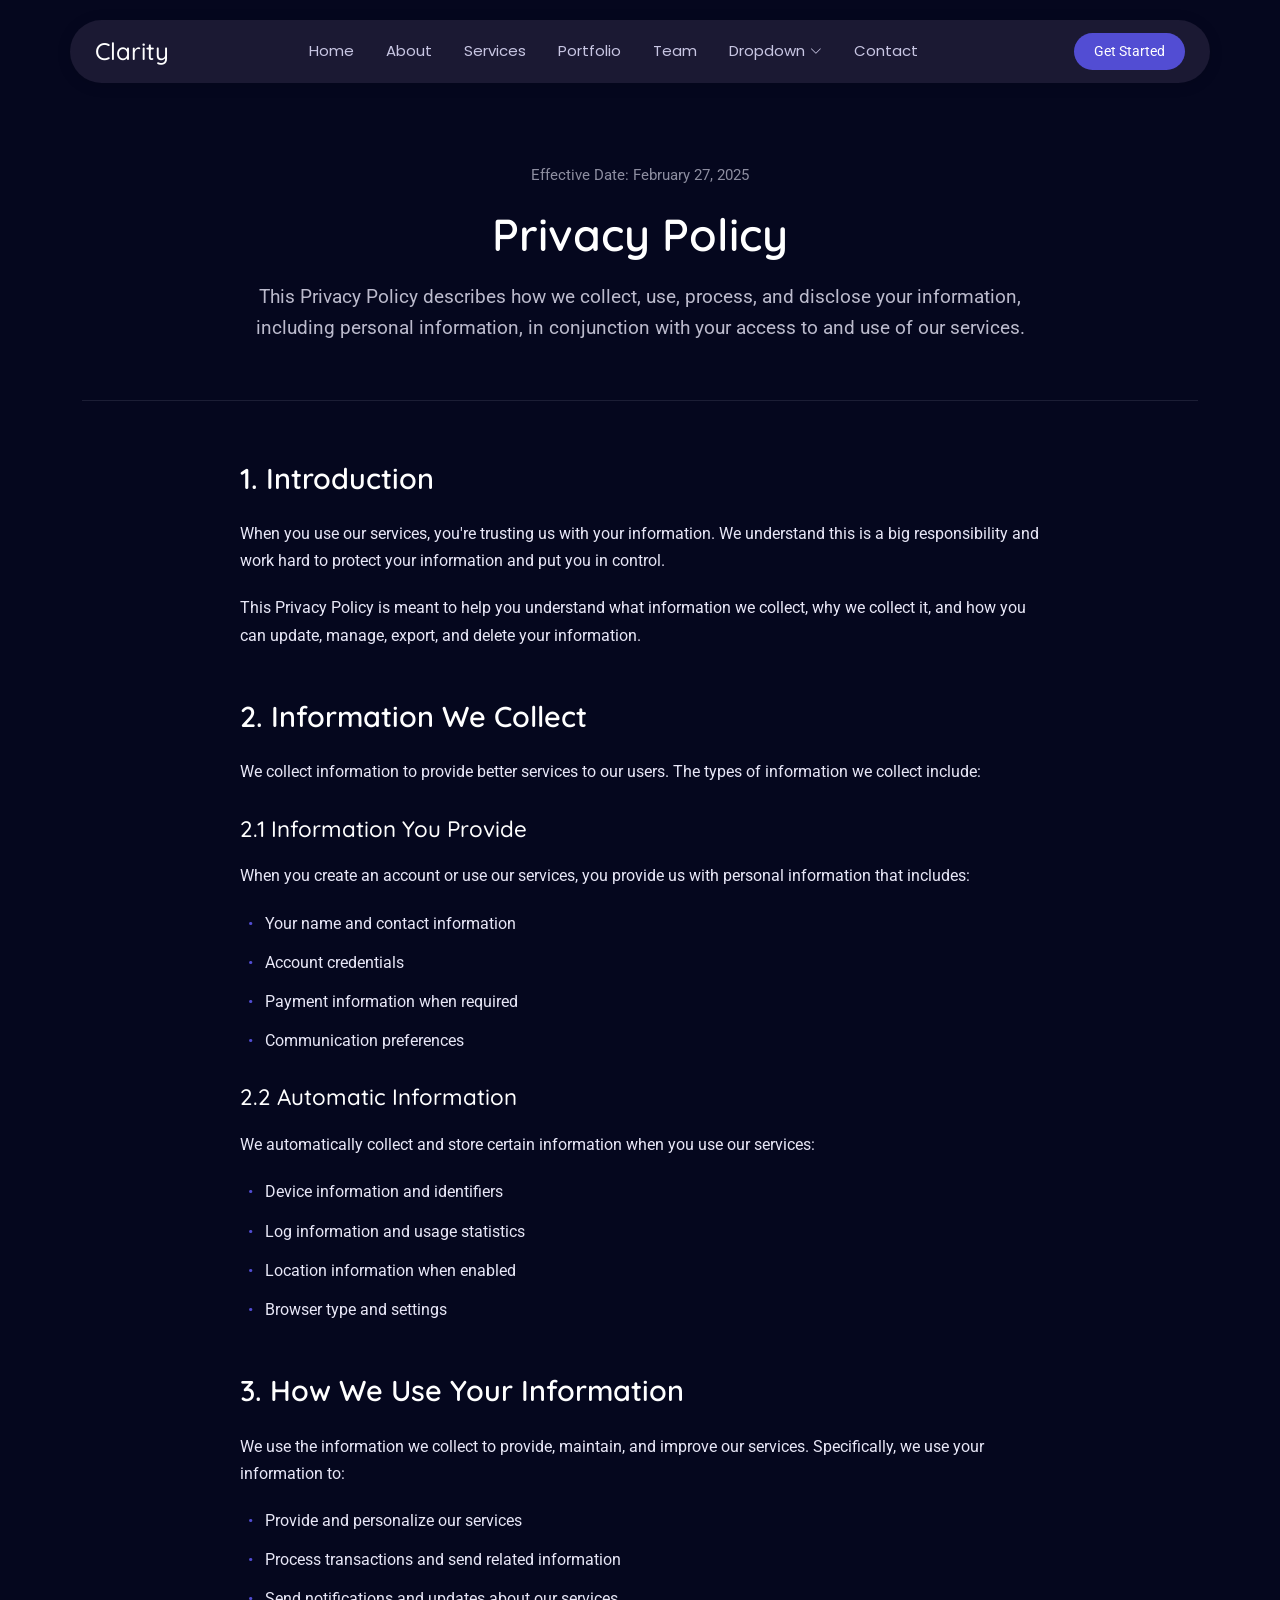
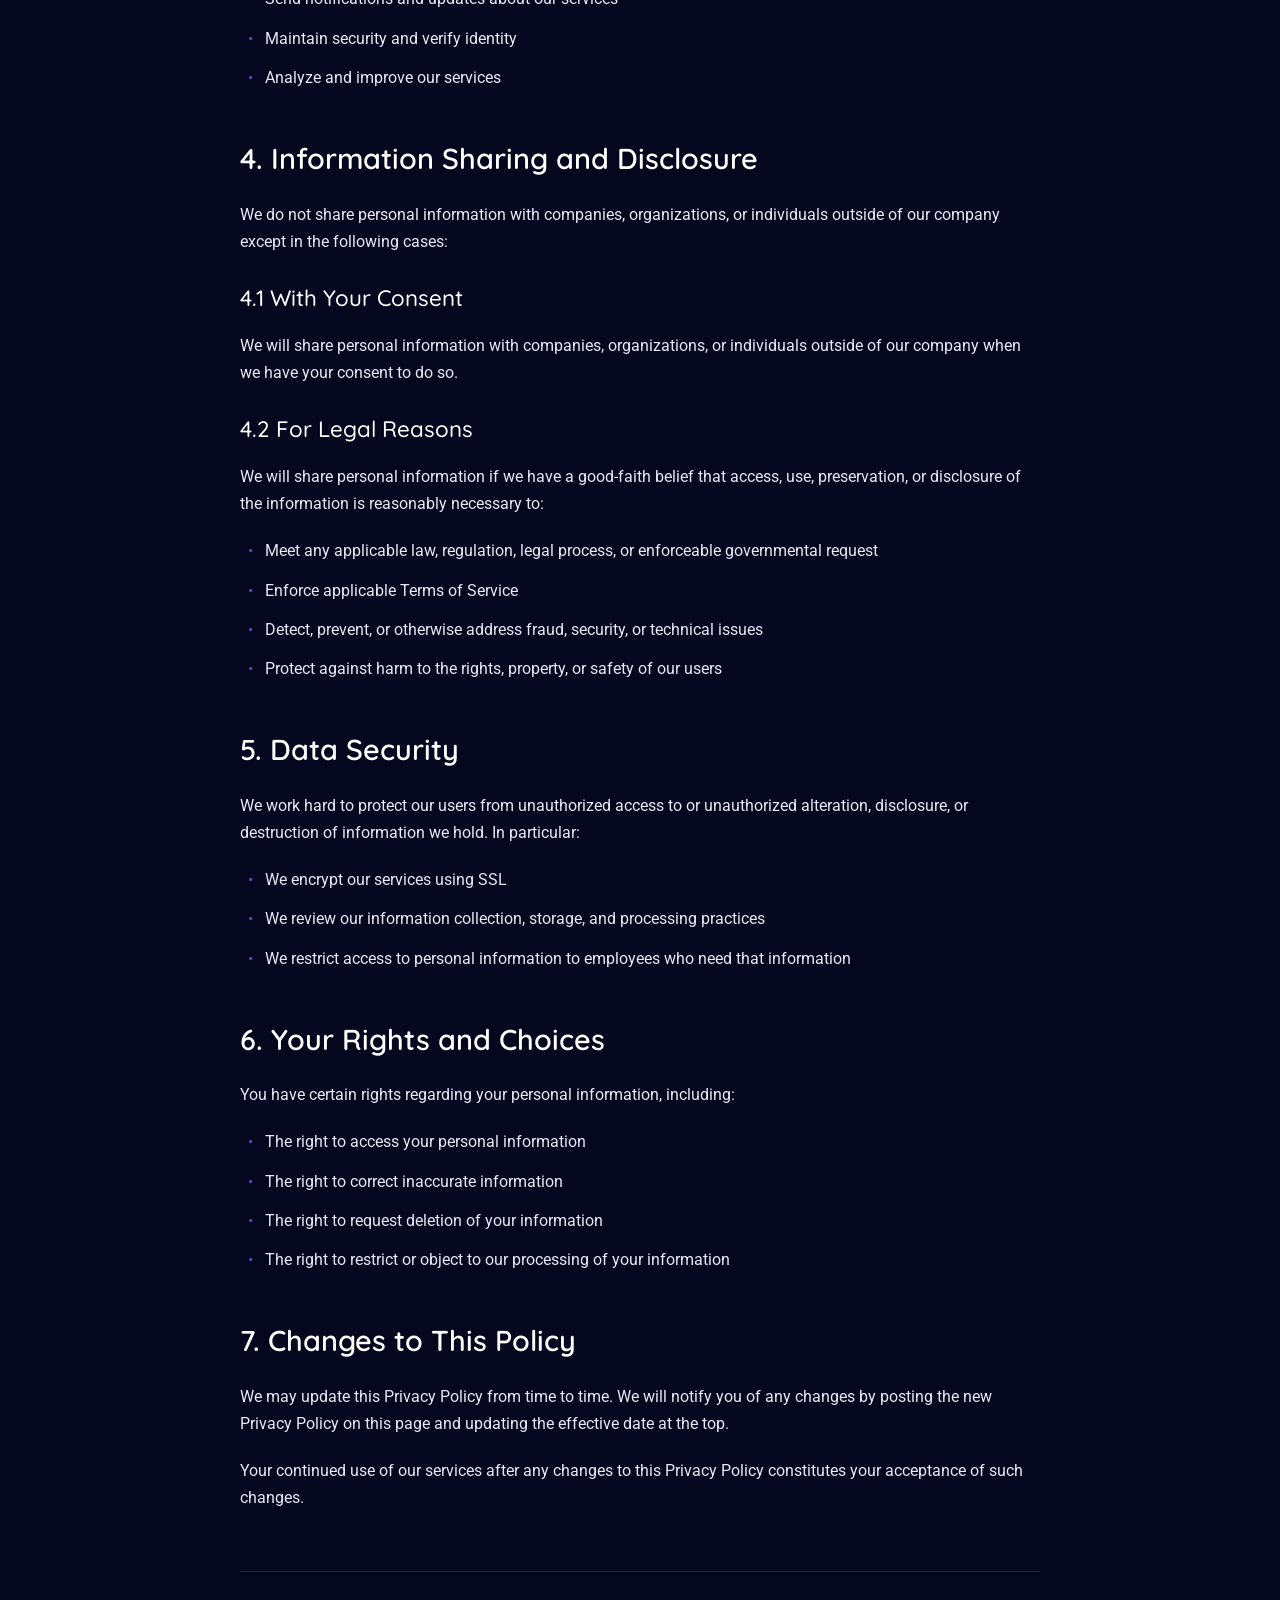
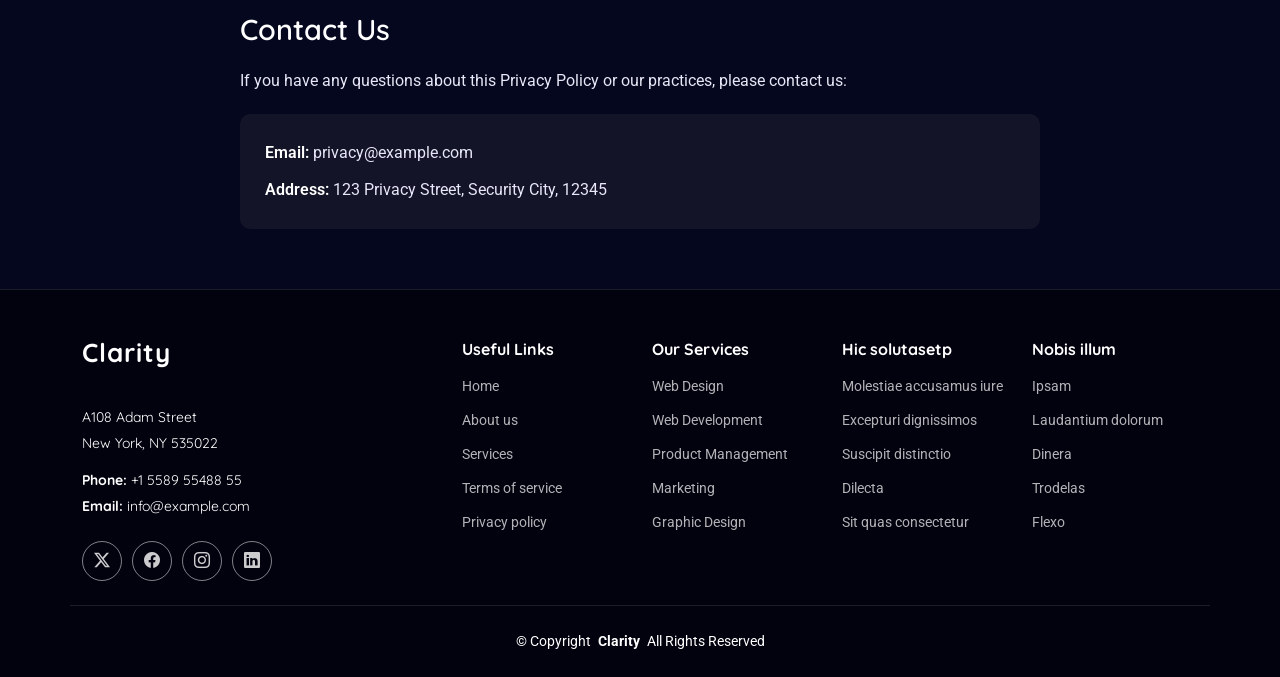
==== privacy.html @ bf984e32 "first commit" ====
<!DOCTYPE html>
<html lang="en">

<head>
  <meta charset="utf-8">
  <meta content="width=device-width, initial-scale=1.0" name="viewport">
  <title>Privacy - Clarity Bootstrap Template</title>
  <meta name="description" content="">
  <meta name="keywords" content="">

  <!-- Favicons -->
  <link href="assets/img/favicon.png" rel="icon">
  <link href="assets/img/apple-touch-icon.png" rel="apple-touch-icon">

  <!-- Fonts -->
  <link href="https://fonts.googleapis.com" rel="preconnect">
  <link href="https://fonts.gstatic.com" rel="preconnect" crossorigin>
  <link href="https://fonts.googleapis.com/css2?family=Roboto:ital,wght@0,100;0,300;0,400;0,500;0,700;0,900;1,100;1,300;1,400;1,500;1,700;1,900&family=Poppins:ital,wght@0,100;0,200;0,300;0,400;0,500;0,600;0,700;0,800;0,900;1,100;1,200;1,300;1,400;1,500;1,600;1,700;1,800;1,900&family=Quicksand:wght@300;400;500;600;700&display=swap" rel="stylesheet">

  <!-- Vendor CSS Files -->
  <link href="assets/vendor/bootstrap/css/bootstrap.min.css" rel="stylesheet">
  <link href="assets/vendor/bootstrap-icons/bootstrap-icons.css" rel="stylesheet">
  <link href="assets/vendor/aos/aos.css" rel="stylesheet">
  <link href="assets/vendor/swiper/swiper-bundle.min.css" rel="stylesheet">
  <link href="assets/vendor/glightbox/css/glightbox.min.css" rel="stylesheet">

  <!-- Main CSS File -->
  <link href="assets/css/main.css" rel="stylesheet">

  <!-- =======================================================
  * Template Name: Clarity
  * Template URL: https://bootstrapmade.com/clarity-bootstrap-agency-template/
  * Updated: Jun 13 2026 with Bootstrap v5.3.8
  * Author: BootstrapMade.com
  * License: https://bootstrapmade.com/license/
  ======================================================== -->
</head>

<body class="privacy-page">

  <header id="header" class="header d-flex align-items-center sticky-top">
    <div class="header-container container-fluid container-xl position-relative d-flex align-items-center justify-content-between">

      <a href="index.html" class="logo d-flex align-items-center me-auto me-xl-0">
        <!-- Uncomment the line below if you also wish to use an image logo -->
        <!-- <img src="assets/img/logo.webp" alt=""> -->
        <h1 class="sitename">Clarity</h1>
      </a>

      <nav id="navmenu" class="navmenu">
        <ul>
          <li><a href="#hero">Home</a></li>
          <li><a href="#about">About</a></li>
          <li><a href="#services">Services</a></li>
          <li><a href="#portfolio">Portfolio</a></li>
          <li><a href="#team">Team</a></li>
          <li class="dropdown"><a href="#"><span>Dropdown</span> <i class="bi bi-chevron-down toggle-dropdown"></i></a>
            <ul>
              <li><a href="#">Dropdown 1</a></li>
              <li class="dropdown"><a href="#"><span>Deep Dropdown</span> <i class="bi bi-chevron-down toggle-dropdown"></i></a>
                <ul>
                  <li><a href="#">Deep Dropdown 1</a></li>
                  <li><a href="#">Deep Dropdown 2</a></li>
                  <li><a href="#">Deep Dropdown 3</a></li>
                  <li><a href="#">Deep Dropdown 4</a></li>
                  <li><a href="#">Deep Dropdown 5</a></li>
                </ul>
              </li>
              <li><a href="#">Dropdown 2</a></li>
              <li><a href="#">Dropdown 3</a></li>
              <li><a href="#">Dropdown 4</a></li>
            </ul>
          </li>
          <li><a href="#contact">Contact</a></li>
        </ul>
        <i class="mobile-nav-toggle d-xl-none bi bi-list"></i>
      </nav>

      <a class="btn-getstarted" href="#about">Get Started</a>

    </div>
  </header>

  <main class="main">

    <!-- Privacy Section -->
    <section id="privacy" class="privacy section">

      <div class="container" data-aos="fade-up">
        <!-- Header -->
        <div class="privacy-header" data-aos="fade-up">
          <div class="header-content">
            <div class="last-updated">Effective Date: February 27, 2025</div>
            <h1>Privacy Policy</h1>
            <p class="intro-text">This Privacy Policy describes how we collect, use, process, and disclose your information, including personal information, in conjunction with your access to and use of our services.</p>
          </div>
        </div>

        <!-- Main Content -->
        <div class="privacy-content" data-aos="fade-up">
          <!-- Introduction -->
          <div class="content-section">
            <h2>1. Introduction</h2>
            <p>When you use our services, you're trusting us with your information. We understand this is a big responsibility and work hard to protect your information and put you in control.</p>
            <p>This Privacy Policy is meant to help you understand what information we collect, why we collect it, and how you can update, manage, export, and delete your information.</p>
          </div>

          <!-- Information Collection -->
          <div class="content-section">
            <h2>2. Information We Collect</h2>
            <p>We collect information to provide better services to our users. The types of information we collect include:</p>

            <h3>2.1 Information You Provide</h3>
            <p>When you create an account or use our services, you provide us with personal information that includes:</p>
            <ul>
              <li>Your name and contact information</li>
              <li>Account credentials</li>
              <li>Payment information when required</li>
              <li>Communication preferences</li>
            </ul>

            <h3>2.2 Automatic Information</h3>
            <p>We automatically collect and store certain information when you use our services:</p>
            <ul>
              <li>Device information and identifiers</li>
              <li>Log information and usage statistics</li>
              <li>Location information when enabled</li>
              <li>Browser type and settings</li>
            </ul>
          </div>

          <!-- Use of Information -->
          <div class="content-section">
            <h2>3. How We Use Your Information</h2>
            <p>We use the information we collect to provide, maintain, and improve our services. Specifically, we use your information to:</p>
            <ul>
              <li>Provide and personalize our services</li>
              <li>Process transactions and send related information</li>
              <li>Send notifications and updates about our services</li>
              <li>Maintain security and verify identity</li>
              <li>Analyze and improve our services</li>
            </ul>
          </div>

          <!-- Information Sharing -->
          <div class="content-section">
            <h2>4. Information Sharing and Disclosure</h2>
            <p>We do not share personal information with companies, organizations, or individuals outside of our company except in the following cases:</p>

            <h3>4.1 With Your Consent</h3>
            <p>We will share personal information with companies, organizations, or individuals outside of our company when we have your consent to do so.</p>

            <h3>4.2 For Legal Reasons</h3>
            <p>We will share personal information if we have a good-faith belief that access, use, preservation, or disclosure of the information is reasonably necessary to:</p>
            <ul>
              <li>Meet any applicable law, regulation, legal process, or enforceable governmental request</li>
              <li>Enforce applicable Terms of Service</li>
              <li>Detect, prevent, or otherwise address fraud, security, or technical issues</li>
              <li>Protect against harm to the rights, property, or safety of our users</li>
            </ul>
          </div>

          <!-- Data Security -->
          <div class="content-section">
            <h2>5. Data Security</h2>
            <p>We work hard to protect our users from unauthorized access to or unauthorized alteration, disclosure, or destruction of information we hold. In particular:</p>
            <ul>
              <li>We encrypt our services using SSL</li>
              <li>We review our information collection, storage, and processing practices</li>
              <li>We restrict access to personal information to employees who need that information</li>
            </ul>
          </div>

          <!-- Your Rights -->
          <div class="content-section">
            <h2>6. Your Rights and Choices</h2>
            <p>You have certain rights regarding your personal information, including:</p>
            <ul>
              <li>The right to access your personal information</li>
              <li>The right to correct inaccurate information</li>
              <li>The right to request deletion of your information</li>
              <li>The right to restrict or object to our processing of your information</li>
            </ul>
          </div>

          <!-- Policy Updates -->
          <div class="content-section">
            <h2>7. Changes to This Policy</h2>
            <p>We may update this Privacy Policy from time to time. We will notify you of any changes by posting the new Privacy Policy on this page and updating the effective date at the top.</p>
            <p>Your continued use of our services after any changes to this Privacy Policy constitutes your acceptance of such changes.</p>
          </div>
        </div>

        <!-- Contact Section -->
        <div class="privacy-contact" data-aos="fade-up">
          <h2>Contact Us</h2>
          <p>If you have any questions about this Privacy Policy or our practices, please contact us:</p>
          <div class="contact-details">
            <p><strong>Email:</strong> privacy@example.com</p>
            <p><strong>Address:</strong> 123 Privacy Street, Security City, 12345</p>
          </div>
        </div>

      </div>

    </section><!-- /Privacy Section -->

  </main>

  <footer id="footer" class="footer position-relative dark-background">

    <div class="container footer-top">
      <div class="row gy-4">
        <div class="col-lg-4 col-md-6 footer-about">
          <a href="index.html" class="logo d-flex align-items-center">
            <span class="sitename">Clarity</span>
          </a>
          <div class="footer-contact pt-3">
            <p>A108 Adam Street</p>
            <p>New York, NY 535022</p>
            <p class="mt-3"><strong>Phone:</strong> <span>+1 5589 55488 55</span></p>
            <p><strong>Email:</strong> <span>info@example.com</span></p>
          </div>
          <div class="social-links d-flex mt-4">
            <a href=""><i class="bi bi-twitter-x"></i></a>
            <a href=""><i class="bi bi-facebook"></i></a>
            <a href=""><i class="bi bi-instagram"></i></a>
            <a href=""><i class="bi bi-linkedin"></i></a>
          </div>
        </div>

        <div class="col-lg-2 col-md-3 footer-links">
          <h4>Useful Links</h4>
          <ul>
            <li><a href="#">Home</a></li>
            <li><a href="#">About us</a></li>
            <li><a href="#">Services</a></li>
            <li><a href="#">Terms of service</a></li>
            <li><a href="#">Privacy policy</a></li>
          </ul>
        </div>

        <div class="col-lg-2 col-md-3 footer-links">
          <h4>Our Services</h4>
          <ul>
            <li><a href="#">Web Design</a></li>
            <li><a href="#">Web Development</a></li>
            <li><a href="#">Product Management</a></li>
            <li><a href="#">Marketing</a></li>
            <li><a href="#">Graphic Design</a></li>
          </ul>
        </div>

        <div class="col-lg-2 col-md-3 footer-links">
          <h4>Hic solutasetp</h4>
          <ul>
            <li><a href="#">Molestiae accusamus iure</a></li>
            <li><a href="#">Excepturi dignissimos</a></li>
            <li><a href="#">Suscipit distinctio</a></li>
            <li><a href="#">Dilecta</a></li>
            <li><a href="#">Sit quas consectetur</a></li>
          </ul>
        </div>

        <div class="col-lg-2 col-md-3 footer-links">
          <h4>Nobis illum</h4>
          <ul>
            <li><a href="#">Ipsam</a></li>
            <li><a href="#">Laudantium dolorum</a></li>
            <li><a href="#">Dinera</a></li>
            <li><a href="#">Trodelas</a></li>
            <li><a href="#">Flexo</a></li>
          </ul>
        </div>

      </div>
    </div>

    <div class="container copyright text-center mt-4">
      <p>© <span>Copyright</span> <strong class="px-1 sitename">Clarity</strong> <span>All Rights Reserved</span></p>
    </div>

  </footer>

  <!-- Scroll Top -->
  <a href="#" id="scroll-top" class="scroll-top d-flex align-items-center justify-content-center"><i class="bi bi-arrow-up-short"></i></a>

  <!-- Preloader -->
  <div id="preloader"></div>

  <!-- Vendor JS Files -->
  <script src="assets/vendor/bootstrap/js/bootstrap.bundle.min.js"></script>
  <script src="assets/vendor/php-email-form/validate.js"></script>
  <script src="assets/vendor/aos/aos.js"></script>
  <script src="assets/vendor/purecounter/purecounter_vanilla.js"></script>
  <script src="assets/vendor/imagesloaded/imagesloaded.pkgd.min.js"></script>
  <script src="assets/vendor/isotope-layout/isotope.pkgd.min.js"></script>
  <script src="assets/vendor/swiper/swiper-bundle.min.js"></script>
  <script src="assets/vendor/glightbox/js/glightbox.min.js"></script>

  <!-- Main JS File -->
  <script src="assets/js/main.js"></script>

</body>

</html>
---- assets/css/main.css ----
/**
* Template Name: Clarity
* Template URL: https://bootstrapmade.com/clarity-bootstrap-agency-template/
* Updated: Sep 13 2025 with Bootstrap v5.3.8
* Author: BootstrapMade.com
* License: https://bootstrapmade.com/license/
*/

@charset "UTF-8";

/*--------------------------------------------------------------
# Font & Color Variables
# Help: https://bootstrapmade.com/color-system/
--------------------------------------------------------------*/
/* Fonts */
:root {
  --default-font: "Roboto",  system-ui, -apple-system, "Segoe UI", Roboto, "Helvetica Neue", Arial, "Noto Sans", "Liberation Sans", sans-serif, "Apple Color Emoji", "Segoe UI Emoji", "Segoe UI Symbol", "Noto Color Emoji";
  --heading-font: "Quicksand",  sans-serif;
  --nav-font: "Poppins",  sans-serif;
}

/* Global Colors - The following color variables are used throughout the website. Updating them here will change the color scheme of the entire website */
:root { 
  --background-color: #05071e; /* Background color for the entire website, including individual sections */
  --default-color: #e8e7f7; /* Default color used for the majority of the text content across the entire website */
  --heading-color: #ffffff; /* Color for headings, subheadings and title throughout the website */
  --accent-color: #524dd3; /* Accent color that represents your brand on the website. It's used for buttons, links, and other elements that need to stand out */
  --surface-color: #131428; /* The surface color is used as a background of boxed elements within sections, such as cards, icon boxes, or other elements that require a visual separation from the global background. */
  --contrast-color: #ffffff; /* Contrast color for text, ensuring readability against backgrounds of accent, heading, or default colors. */
}

/* Nav Menu Colors - The following color variables are used specifically for the navigation menu. They are separate from the global colors to allow for more customization options */
:root {
  --nav-color: #c8c6e3;  /* The default color of the main navmenu links */
  --nav-hover-color: #ffffff; /* Applied to main navmenu links when they are hovered over or active */
  --nav-mobile-background-color: #03051f; /* Used as the background color for mobile navigation menu */
  --nav-dropdown-background-color: #1f2240; /* Used as the background color for dropdown items that appear when hovering over primary navigation items */
  --nav-dropdown-color: #c8c6e3; /* Used for navigation links of the dropdown items in the navigation menu. */
  --nav-dropdown-hover-color: #ffffff; /* Similar to --nav-hover-color, this color is applied to dropdown navigation links when they are hovered over. */
}

/* Color Presets - These classes override global colors when applied to any section or element, providing reuse of the sam color scheme. */

.light-background {
  --background-color: #0c114a;
  --surface-color: #131b76;
}

.dark-background {
  --background-color: #01020e;
  --default-color: #ffffff;
  --heading-color: #ffffff;
  --surface-color: #252525;
  --contrast-color: #ffffff;
}

/* Smooth scroll */
:root {
  scroll-behavior: smooth;
}

/*--------------------------------------------------------------
# General Styling & Shared Classes
--------------------------------------------------------------*/
body {
  color: var(--default-color);
  background-color: var(--background-color);
  font-family: var(--default-font);
}

a {
  color: var(--accent-color);
  text-decoration: none;
  transition: 0.3s;
}

a:hover {
  color: color-mix(in srgb, var(--accent-color), transparent 25%);
  text-decoration: none;
}

h1,
h2,
h3,
h4,
h5,
h6 {
  color: var(--heading-color);
  font-family: var(--heading-font);
}

/* PHP Email Form Messages
------------------------------*/
.php-email-form .error-message {
  display: none;
  background: #df1529;
  color: #ffffff;
  text-align: left;
  padding: 15px;
  margin-bottom: 24px;
  font-weight: 600;
}

.php-email-form .sent-message {
  display: none;
  color: #ffffff;
  background: #059652;
  text-align: center;
  padding: 15px;
  margin-bottom: 24px;
  font-weight: 600;
}

.php-email-form .loading {
  display: none;
  background: var(--surface-color);
  text-align: center;
  padding: 15px;
  margin-bottom: 24px;
}

.php-email-form .loading:before {
  content: "";
  display: inline-block;
  border-radius: 50%;
  width: 24px;
  height: 24px;
  margin: 0 10px -6px 0;
  border: 3px solid var(--accent-color);
  border-top-color: var(--surface-color);
  animation: php-email-form-loading 1s linear infinite;
}

@keyframes php-email-form-loading {
  0% {
    transform: rotate(0deg);
  }

  100% {
    transform: rotate(360deg);
  }
}

/*--------------------------------------------------------------
# Global Header
--------------------------------------------------------------*/
.header {
  --background-color: rgba(255, 255, 255, 0);
  --surface-color: #1b1933;
  color: var(--default-color);
  background-color: var(--background-color);
  padding: 20px 0;
  transition: all 0.5s;
  z-index: 997;
}

.header .header-container {
  background: var(--surface-color);
  border-radius: 50px;
  padding: 5px 25px;
  box-shadow: 0px 2px 15px rgba(0, 0, 0, 0.1);
}

.header .logo {
  line-height: 1;
}

.header .logo img {
  max-height: 36px;
  margin-right: 8px;
}

.header .logo h1 {
  font-size: 24px;
  margin: 0;
  font-weight: 500;
  color: var(--heading-color);
}

.header .btn-getstarted,
.header .btn-getstarted:focus {
  color: var(--contrast-color);
  background: var(--accent-color);
  font-size: 14px;
  padding: 8px 20px;
  margin: 0 0 0 30px;
  border-radius: 50px;
  transition: 0.3s;
}

.header .btn-getstarted:hover,
.header .btn-getstarted:focus:hover {
  color: var(--contrast-color);
  background: color-mix(in srgb, var(--accent-color), transparent 15%);
}

@media (max-width: 1200px) {
  .header {
    padding-top: 10px;
  }

  .header .header-container {
    margin-left: 10px;
    margin-right: 10px;
    padding: 10px 5px 10px 15px;
  }

  .header .logo {
    order: 1;
  }

  .header .btn-getstarted {
    order: 2;
    margin: 0 10px 0 0;
    padding: 6px 15px;
  }

  .header .navmenu {
    order: 3;
  }
}

/*--------------------------------------------------------------
# Navigation Menu
--------------------------------------------------------------*/
/* Desktop Navigation */
@media (min-width: 1200px) {
  .navmenu {
    padding: 0;
  }

  .navmenu ul {
    margin: 0;
    padding: 0;
    display: flex;
    list-style: none;
    align-items: center;
  }

  .navmenu li {
    position: relative;
  }

  .navmenu>ul>li {
    white-space: nowrap;
    padding: 15px 14px;
  }

  .navmenu>ul>li:last-child {
    padding-right: 0;
  }

  .navmenu a,
  .navmenu a:focus {
    color: var(--nav-color);
    font-size: 15px;
    padding: 0 2px;
    font-family: var(--nav-font);
    font-weight: 400;
    display: flex;
    align-items: center;
    justify-content: space-between;
    white-space: nowrap;
    transition: 0.3s;
    position: relative;
  }

  .navmenu a i,
  .navmenu a:focus i {
    font-size: 12px;
    line-height: 0;
    margin-left: 5px;
    transition: 0.3s;
  }

  .navmenu>ul>li>a:before {
    content: "";
    position: absolute;
    width: 100%;
    height: 2px;
    bottom: -6px;
    left: 0;
    background-color: var(--accent-color);
    visibility: hidden;
    width: 0px;
    transition: all 0.3s ease-in-out 0s;
  }

  .navmenu a:hover:before,
  .navmenu li:hover>a:before,
  .navmenu .active:before {
    visibility: visible;
    width: 100%;
  }

  .navmenu li:hover>a,
  .navmenu .active,
  .navmenu .active:focus {
    color: var(--nav-hover-color);
  }

  .navmenu .dropdown ul {
    margin: 0;
    padding: 10px 0;
    background: var(--nav-dropdown-background-color);
    display: block;
    position: absolute;
    visibility: hidden;
    left: 14px;
    top: 130%;
    opacity: 0;
    transition: 0.3s;
    border-radius: 4px;
    z-index: 99;
    box-shadow: 0px 0px 30px rgba(0, 0, 0, 0.1);
  }

  .navmenu .dropdown ul li {
    min-width: 200px;
  }

  .navmenu .dropdown ul a {
    padding: 10px 20px;
    font-size: 15px;
    text-transform: none;
    color: var(--nav-dropdown-color);
  }

  .navmenu .dropdown ul a i {
    font-size: 12px;
  }

  .navmenu .dropdown ul a:hover,
  .navmenu .dropdown ul .active:hover,
  .navmenu .dropdown ul li:hover>a {
    color: var(--nav-dropdown-hover-color);
  }

  .navmenu .dropdown:hover>ul {
    opacity: 1;
    top: 100%;
    visibility: visible;
  }

  .navmenu .dropdown .dropdown ul {
    top: 0;
    left: -90%;
    visibility: hidden;
  }

  .navmenu .dropdown .dropdown:hover>ul {
    opacity: 1;
    top: 0;
    left: -100%;
    visibility: visible;
  }
}

/* Mobile Navigation */
@media (max-width: 1199px) {
  .mobile-nav-toggle {
    color: var(--nav-color);
    font-size: 28px;
    line-height: 0;
    margin-right: 10px;
    cursor: pointer;
    transition: color 0.3s;
  }

  .navmenu {
    padding: 0;
    z-index: 9997;
  }

  .navmenu ul {
    display: none;
    list-style: none;
    position: absolute;
    inset: 60px 20px 20px 20px;
    padding: 10px 0;
    margin: 0;
    border-radius: 6px;
    background-color: var(--nav-mobile-background-color);
    border: 1px solid color-mix(in srgb, var(--default-color), transparent 90%);
    box-shadow: none;
    overflow-y: auto;
    transition: 0.3s;
    z-index: 9998;
  }

  .navmenu a,
  .navmenu a:focus {
    color: var(--nav-dropdown-color);
    padding: 10px 20px;
    font-family: var(--nav-font);
    font-size: 17px;
    font-weight: 500;
    display: flex;
    align-items: center;
    justify-content: space-between;
    white-space: nowrap;
    transition: 0.3s;
  }

  .navmenu a i,
  .navmenu a:focus i {
    font-size: 12px;
    line-height: 0;
    margin-left: 5px;
    width: 30px;
    height: 30px;
    display: flex;
    align-items: center;
    justify-content: center;
    border-radius: 50%;
    transition: 0.3s;
    background-color: color-mix(in srgb, var(--accent-color), transparent 90%);
  }

  .navmenu a i:hover,
  .navmenu a:focus i:hover {
    background-color: var(--accent-color);
    color: var(--contrast-color);
  }

  .navmenu a:hover,
  .navmenu .active,
  .navmenu .active:focus {
    color: var(--nav-dropdown-hover-color);
  }

  .navmenu .active i,
  .navmenu .active:focus i {
    background-color: var(--accent-color);
    color: var(--contrast-color);
    transform: rotate(180deg);
  }

  .navmenu .dropdown ul {
    position: static;
    display: none;
    z-index: 99;
    padding: 10px 0;
    margin: 10px 20px;
    background-color: var(--nav-dropdown-background-color);
    transition: all 0.5s ease-in-out;
  }

  .navmenu .dropdown ul ul {
    background-color: rgba(33, 37, 41, 0.1);
  }

  .navmenu .dropdown>.dropdown-active {
    display: block;
    background-color: rgba(33, 37, 41, 0.03);
  }

  .mobile-nav-active {
    overflow: hidden;
  }

  .mobile-nav-active .mobile-nav-toggle {
    color: #fff;
    position: absolute;
    font-size: 32px;
    top: 15px;
    right: 15px;
    margin-right: 0;
    z-index: 9999;
  }

  .mobile-nav-active .navmenu {
    position: fixed;
    overflow: hidden;
    inset: 0;
    background: rgba(33, 37, 41, 0.8);
    transition: 0.3s;
  }

  .mobile-nav-active .navmenu>ul {
    display: block;
  }
}

/*--------------------------------------------------------------
# Global Footer
--------------------------------------------------------------*/
.footer {
  color: var(--default-color);
  background-color: var(--background-color);
  font-size: 14px;
  position: relative;
  border-top: 1px solid color-mix(in srgb, var(--default-color), transparent 90%);
}

.footer .footer-top {
  padding-top: 50px;
}

.footer .footer-about .logo {
  line-height: 1;
  margin-bottom: 25px;
}

.footer .footer-about .logo img {
  max-height: 40px;
  margin-right: 6px;
}

.footer .footer-about .logo span {
  color: var(--heading-color);
  font-family: var(--heading-font);
  font-size: 26px;
  font-weight: 700;
  letter-spacing: 1px;
}

.footer .footer-about p {
  font-size: 14px;
  font-family: var(--heading-font);
}

.footer .social-links a {
  display: flex;
  align-items: center;
  justify-content: center;
  width: 40px;
  height: 40px;
  border-radius: 50%;
  border: 1px solid color-mix(in srgb, var(--default-color), transparent 50%);
  font-size: 16px;
  color: color-mix(in srgb, var(--default-color), transparent 20%);
  margin-right: 10px;
  transition: 0.3s;
}

.footer .social-links a:hover {
  color: var(--accent-color);
  border-color: var(--accent-color);
}

.footer h4 {
  font-size: 16px;
  font-weight: bold;
  position: relative;
  padding-bottom: 12px;
}

.footer .footer-links {
  margin-bottom: 30px;
}

.footer .footer-links ul {
  list-style: none;
  padding: 0;
  margin: 0;
}

.footer .footer-links ul i {
  padding-right: 2px;
  font-size: 12px;
  line-height: 0;
}

.footer .footer-links ul li {
  padding: 10px 0;
  display: flex;
  align-items: center;
}

.footer .footer-links ul li:first-child {
  padding-top: 0;
}

.footer .footer-links ul a {
  color: color-mix(in srgb, var(--default-color), transparent 30%);
  display: inline-block;
  line-height: 1;
}

.footer .footer-links ul a:hover {
  color: var(--accent-color);
}

.footer .footer-contact p {
  margin-bottom: 5px;
}

.footer .copyright {
  padding: 25px 0;
  border-top: 1px solid color-mix(in srgb, var(--default-color), transparent 90%);
}

.footer .copyright p {
  margin-bottom: 0;
}

.footer .credits {
  margin-top: 8px;
  font-size: 13px;
}

/*--------------------------------------------------------------
# Preloader
--------------------------------------------------------------*/
#preloader {
  position: fixed;
  inset: 0;
  z-index: 999999;
  overflow: hidden;
  background: var(--background-color);
  transition: all 0.6s ease-out;
}

#preloader:before {
  content: "";
  position: fixed;
  top: calc(50% - 30px);
  left: calc(50% - 30px);
  border: 6px solid #ffffff;
  border-color: var(--accent-color) transparent var(--accent-color) transparent;
  border-radius: 50%;
  width: 60px;
  height: 60px;
  animation: animate-preloader 1.5s linear infinite;
}

@keyframes animate-preloader {
  0% {
    transform: rotate(0deg);
  }

  100% {
    transform: rotate(360deg);
  }
}

/*--------------------------------------------------------------
# Scroll Top Button
--------------------------------------------------------------*/
.scroll-top {
  position: fixed;
  visibility: hidden;
  opacity: 0;
  right: 15px;
  bottom: -15px;
  z-index: 99999;
  background-color: var(--accent-color);
  width: 44px;
  height: 44px;
  border-radius: 50px;
  transition: all 0.4s;
}

.scroll-top i {
  font-size: 24px;
  color: var(--contrast-color);
  line-height: 0;
}

.scroll-top:hover {
  background-color: color-mix(in srgb, var(--accent-color), transparent 20%);
  color: var(--contrast-color);
}

.scroll-top.active {
  visibility: visible;
  opacity: 1;
  bottom: 15px;
}

/*--------------------------------------------------------------
# Disable aos animation delay on mobile devices
--------------------------------------------------------------*/
@media screen and (max-width: 768px) {
  [data-aos-delay] {
    transition-delay: 0 !important;
  }
}

/*--------------------------------------------------------------
# Global Page Titles & Breadcrumbs
--------------------------------------------------------------*/
.page-title {
  text-align: center;
  padding: 20px 0;
}

.page-title .breadcrumbs {
  margin-bottom: 1.5rem;
}

.page-title .breadcrumbs .breadcrumb {
  justify-content: center;
  margin: 0;
  padding: 0;
  background: none;
}

.page-title .breadcrumbs .breadcrumb .breadcrumb-item {
  font-size: 0.9rem;
  color: color-mix(in srgb, var(--default-color), transparent 30%);
}

.page-title .breadcrumbs .breadcrumb .breadcrumb-item.active {
  color: var(--accent-color);
}

.page-title .breadcrumbs .breadcrumb .breadcrumb-item a {
  color: inherit;
  text-decoration: none;
  transition: color 0.3s ease;
}

.page-title .breadcrumbs .breadcrumb .breadcrumb-item a:hover {
  color: var(--accent-color);
}

.page-title .breadcrumbs .breadcrumb .breadcrumb-item a i {
  font-size: 0.9rem;
  margin-right: 0.2rem;
}

.page-title .breadcrumbs .breadcrumb .breadcrumb-item+.breadcrumb-item::before {
  color: color-mix(in srgb, var(--default-color), transparent 50%);
}

.page-title .title-wrapper {
  max-width: 800px;
  margin: 0 auto;
  padding: 1rem 0;
}

.page-title .title-wrapper h1 {
  font-size: 2.5rem;
  margin-bottom: 1rem;
  font-weight: 700;
  color: var(--heading-color);
}

.page-title .title-wrapper p {
  font-size: 1.1rem;
  color: color-mix(in srgb, var(--default-color), transparent 20%);
  margin: 0;
  line-height: 1.6;
}

@media (max-width: 768px) {
  .page-title .title-wrapper h1 {
    font-size: 2rem;
  }

  .page-title .title-wrapper p {
    font-size: 1rem;
  }
}

@media (max-width: 576px) {
  .page-title .title-wrapper h1 {
    font-size: 1.75rem;
  }
}

/*--------------------------------------------------------------
# Global Sections
--------------------------------------------------------------*/
section,
.section {
  color: var(--default-color);
  background-color: var(--background-color);
  padding: 60px 0;
  scroll-margin-top: 90px;
  overflow: clip;
}

@media (max-width: 1199px) {

  section,
  .section {
    scroll-margin-top: 66px;
  }
}

/*--------------------------------------------------------------
# Global Section Titles
--------------------------------------------------------------*/
.section-title {
  text-align: center;
  padding-bottom: 60px;
  position: relative;
}

.section-title h2 {
  font-size: 32px;
  font-weight: 700;
  margin-bottom: 15px;
}

.section-title p {
  margin-bottom: 0;
}

/*--------------------------------------------------------------
# Hero Section
--------------------------------------------------------------*/
.hero {
  position: relative;
  overflow: hidden;
  background: linear-gradient(135deg, var(--background-color) 0%, color-mix(in srgb, var(--accent-color), transparent 95%) 100%);
  padding: 120px 0;
}

.hero .hero-content h1 {
  font-size: 3.5rem;
  font-weight: 700;
  line-height: 1.2;
  margin-bottom: 1.5rem;
}

@media (max-width: 768px) {
  .hero .hero-content h1 {
    font-size: 2.5rem;
  }
}

.hero .hero-content p {
  font-size: 1.2rem;
  color: color-mix(in srgb, var(--default-color), transparent 20%);
  margin-bottom: 2rem;
  line-height: 1.6;
}

.hero .hero-buttons {
  display: flex;
  gap: 1rem;
  margin-bottom: 3rem;
  flex-wrap: wrap;
}

.hero .hero-buttons .btn {
  padding: 15px 30px;
  font-weight: 600;
  border-radius: 50px;
  text-decoration: none;
  transition: all 0.3s ease;
  font-size: 1rem;
}

.hero .hero-buttons .btn.btn-primary {
  background: var(--accent-color);
  color: var(--contrast-color);
  border: 2px solid var(--accent-color);
}

.hero .hero-buttons .btn.btn-primary:hover {
  background: color-mix(in srgb, var(--accent-color), black 10%);
  border-color: color-mix(in srgb, var(--accent-color), black 10%);
  transform: translateY(-2px);
}

.hero .hero-buttons .btn.btn-outline {
  background: transparent;
  color: var(--accent-color);
  border: 2px solid var(--accent-color);
}

.hero .hero-buttons .btn.btn-outline:hover {
  background: var(--accent-color);
  color: var(--contrast-color);
  transform: translateY(-2px);
}

.hero .hero-stats {
  display: flex;
  gap: 2rem;
  flex-wrap: wrap;
}

.hero .hero-stats .stat-item {
  text-align: center;
}

.hero .hero-stats .stat-item .stat-number {
  display: block;
  font-size: 2rem;
  font-weight: 700;
  color: var(--accent-color);
  line-height: 1;
}

.hero .hero-stats .stat-item .stat-label {
  display: block;
  font-size: 0.9rem;
  color: color-mix(in srgb, var(--default-color), transparent 30%);
  margin-top: 0.5rem;
}

@media (max-width: 768px) {
  .hero .hero-stats {
    justify-content: center;
    gap: 1.5rem;
  }
}

.hero .hero-visual {
  position: relative;
}

.hero .hero-visual .hero-image {
  position: relative;
  z-index: 2;
}

.hero .hero-visual .hero-image img {
  border-radius: 20px;
}

.hero .hero-bg-elements {
  position: absolute;
  top: 0;
  left: 0;
  right: 0;
  bottom: 0;
  z-index: 1;
  pointer-events: none;
}

.hero .hero-bg-elements .bg-shape {
  position: absolute;
  border-radius: 50%;
  background: linear-gradient(135deg, color-mix(in srgb, var(--accent-color), transparent 90%), color-mix(in srgb, var(--accent-color), transparent 95%));
}

.hero .hero-bg-elements .bg-shape.shape-1 {
  width: 300px;
  height: 300px;
  top: -150px;
  right: -150px;
  animation: rotate 20s linear infinite;
}

.hero .hero-bg-elements .bg-shape.shape-2 {
  width: 200px;
  height: 200px;
  bottom: -100px;
  left: -100px;
  animation: rotate 15s linear infinite reverse;
}

.hero .hero-bg-elements .bg-particles {
  position: absolute;
  top: 0;
  left: 0;
  right: 0;
  bottom: 0;
  background-image: radial-gradient(circle, color-mix(in srgb, var(--accent-color), transparent 85%) 1px, transparent 1px);
  background-size: 50px 50px;
  animation: moveParticles 30s linear infinite;
}

@keyframes float {

  0%,
  100% {
    transform: translateY(0px);
  }

  50% {
    transform: translateY(-20px);
  }
}

@keyframes rotate {
  from {
    transform: rotate(0deg);
  }

  to {
    transform: rotate(360deg);
  }
}

@keyframes moveParticles {
  0% {
    transform: translate(0, 0);
  }

  100% {
    transform: translate(50px, 50px);
  }
}

@media (max-width: 992px) {
  .hero .hero-content {
    text-align: center;
    margin-bottom: 3rem;
  }
}

@media (max-width: 768px) {
  .hero .hero-buttons {
    justify-content: center;
  }

  .hero .hero-stats .stat-item .stat-number {
    font-size: 1.5rem;
  }
}

/*--------------------------------------------------------------
# About Section
--------------------------------------------------------------*/
.about .content .subtitle {
  color: var(--accent-color);
  font-weight: 700;
  font-size: 0.875rem;
  text-transform: uppercase;
  margin-bottom: 1rem;
}

.about .content h2 {
  font-size: 2.25rem;
  font-weight: 700;
  margin-bottom: 1rem;
}

.about .content p {
  color: color-mix(in srgb, var(--default-color), transparent 30%);
  margin-bottom: 2rem;
}

.about .content .features-list {
  list-style: none;
  padding: 0;
  margin-bottom: 2.5rem;
}

.about .content .features-list li {
  display: flex;
  align-items: center;
  padding-bottom: 1rem;
  font-weight: 500;
}

.about .content .features-list li i {
  font-size: 1.25rem;
  color: var(--accent-color);
  margin-right: 0.75rem;
}

.about .content .btn-primary {
  background-color: var(--accent-color);
  border-color: var(--accent-color);
  color: var(--contrast-color);
  padding: 0.75rem 2.5rem;
  border-radius: 50px;
  font-weight: 600;
  transition: all 0.3s ease;
}

.about .content .btn-primary:hover {
  background-color: color-mix(in srgb, var(--accent-color), black 10%);
  border-color: color-mix(in srgb, var(--accent-color), black 10%);
  transform: translateY(-2px);
}

.about .image-composition {
  position: relative;
  padding: 2rem;
}

@media (max-width: 768px) {
  .about .image-composition {
    padding: 1rem;
  }
}

.about .image-composition .image-main {
  position: relative;
  z-index: 2;
}

.about .image-composition .image-main img {
  border-radius: 8px;
  box-shadow: 0 15px 40px color-mix(in srgb, var(--default-color), transparent 85%);
  border: 5px solid color-mix(in srgb, var(--default-color), transparent 70%);
}

.about .image-composition .image-secondary {
  position: absolute;
  bottom: 0;
  left: 0;
  width: 45%;
  z-index: 3;
}

.about .image-composition .image-secondary img {
  border-radius: 8px;
  border: 5px solid color-mix(in srgb, var(--default-color), transparent 70%);
  box-shadow: 0 10px 30px color-mix(in srgb, var(--default-color), transparent 80%);
}

.about .image-composition .stats-card {
  position: absolute;
  top: 0;
  right: 0;
  z-index: 4;
  background: var(--surface-color);
  padding: 1.5rem;
  border-radius: 8px;
  box-shadow: 0 10px 30px color-mix(in srgb, var(--default-color), transparent 90%);
  display: flex;
  gap: 2rem;
}

@media (max-width: 576px) {
  .about .image-composition .stats-card {
    padding: 1rem;
    gap: 1rem;
    flex-direction: column;
  }
}

.about .image-composition .stats-card .stats-item {
  text-align: center;
}

.about .image-composition .stats-card .stats-item h3 {
  font-size: 2.5rem;
  font-weight: 700;
  color: var(--accent-color);
  margin: 0;
  line-height: 1;
}

@media (max-width: 992px) {
  .about .image-composition .stats-card .stats-item h3 {
    font-size: 2rem;
  }
}

.about .image-composition .stats-card .stats-item p {
  margin: 0;
  font-size: 0.8rem;
  color: color-mix(in srgb, var(--default-color), transparent 40%);
  font-weight: 500;
  margin-top: 0.5rem;
}

.about .image-composition::before {
  content: "";
  position: absolute;
  top: 50%;
  left: 50%;
  transform: translate(-50%, -50%);
  width: 90%;
  height: 90%;
  background-color: color-mix(in srgb, var(--accent-color), transparent 95%);
  border-radius: 12px;
  z-index: 1;
}

/*--------------------------------------------------------------
# Services Section
--------------------------------------------------------------*/
.services .service-card {
  background: var(--surface-color);
  border-radius: 20px;
  padding: 40px 30px;
  text-align: center;
  position: relative;
  height: 100%;
  box-shadow: 0 10px 30px rgba(0, 0, 0, 0.05);
  border: 1px solid color-mix(in srgb, var(--default-color), transparent 92%);
  transition: all 0.3s ease;
}

.services .service-card:hover {
  transform: translateY(-8px);
  box-shadow: 0 20px 40px rgba(0, 0, 0, 0.1);
  border-color: color-mix(in srgb, var(--accent-color), transparent 70%);
}

.services .service-card:hover .service-icon {
  transform: scale(1.1);
}

.services .service-card:hover .service-link {
  opacity: 1;
  transform: translateY(0);
}

.services .service-icon {
  width: 80px;
  height: 80px;
  margin: 0 auto 25px;
  background: linear-gradient(135deg, var(--accent-color), color-mix(in srgb, var(--accent-color), #8b5cf6 30%));
  border-radius: 20px;
  display: flex;
  align-items: center;
  justify-content: center;
  transition: all 0.3s ease;
}

.services .service-icon i {
  font-size: 36px;
  color: var(--contrast-color);
}

.services .service-badge {
  position: absolute;
  top: -10px;
  right: 20px;
  background: linear-gradient(135deg, #ff6b6b, #ff8e53);
  color: var(--contrast-color);
  padding: 6px 16px;
  border-radius: 20px;
  font-size: 12px;
  font-weight: 600;
  letter-spacing: 0.5px;
  text-transform: uppercase;
  box-shadow: 0 4px 15px rgba(255, 107, 107, 0.3);
}

.services h4 {
  margin-bottom: 15px;
  font-size: 22px;
  font-weight: 700;
}

.services h4 a {
  color: var(--heading-color);
  text-decoration: none;
  transition: color 0.3s ease;
}

.services h4 a:hover {
  color: var(--accent-color);
}

.services p {
  color: color-mix(in srgb, var(--default-color), transparent 30%);
  line-height: 1.6;
  margin-bottom: 25px;
  font-size: 15px;
}

.services .service-link {
  display: inline-flex;
  align-items: center;
  gap: 8px;
  color: var(--accent-color);
  font-weight: 600;
  text-decoration: none;
  opacity: 0.7;
  transform: translateY(5px);
  transition: all 0.3s ease;
  font-size: 14px;
}

.services .service-link i {
  font-size: 16px;
  transition: transform 0.3s ease;
}

.services .service-link:hover {
  color: var(--accent-color);
}

.services .service-link:hover i {
  transform: translateX(4px);
}

.services .services-cta {
  background: linear-gradient(135deg, var(--surface-color), color-mix(in srgb, var(--surface-color), var(--accent-color) 3%));
  border-radius: 24px;
  padding: 50px 40px;
  border: 1px solid color-mix(in srgb, var(--accent-color), transparent 85%);
}

.services .services-cta h3 {
  font-size: 28px;
  font-weight: 700;
  margin-bottom: 15px;
  color: var(--heading-color);
}

.services .services-cta p {
  font-size: 16px;
  color: color-mix(in srgb, var(--default-color), transparent 30%);
  margin-bottom: 30px;
  max-width: 500px;
  margin-left: auto;
  margin-right: auto;
}

.services .services-cta .btn {
  background: linear-gradient(135deg, var(--accent-color), color-mix(in srgb, var(--accent-color), #8b5cf6 30%));
  border: none;
  border-radius: 50px;
  padding: 14px 32px;
  font-weight: 600;
  font-size: 16px;
  color: var(--contrast-color);
  text-decoration: none;
  display: inline-block;
  transition: all 0.3s ease;
  box-shadow: 0 8px 25px rgba(54, 144, 231, 0.3);
}

.services .services-cta .btn:hover {
  transform: translateY(-2px);
  box-shadow: 0 12px 35px rgba(54, 144, 231, 0.4);
  color: var(--contrast-color);
}

@media (max-width: 768px) {
  .services .services-cta {
    padding: 40px 30px;
  }

  .services .services-cta h3 {
    font-size: 24px;
  }

  .services .services-cta p {
    font-size: 15px;
  }
}

@media (max-width: 768px) {
  .services .service-card {
    padding: 30px 25px;
    margin-bottom: 20px;
  }

  .services .service-icon {
    width: 70px;
    height: 70px;
    margin-bottom: 20px;
  }

  .services .service-icon i {
    font-size: 32px;
  }

  .services h4 {
    font-size: 20px;
  }

  .services p {
    font-size: 14px;
  }
}

/*--------------------------------------------------------------
# Portfolio Section
--------------------------------------------------------------*/
.portfolio .portfolio-filters {
  display: flex;
  justify-content: center;
  flex-wrap: wrap;
  gap: 8px;
  margin-bottom: 40px;
  padding: 0;
  list-style: none;
}

@media (max-width: 768px) {
  .portfolio .portfolio-filters {
    gap: 6px;
    margin-bottom: 30px;
  }
}

.portfolio .portfolio-filters li {
  padding: 12px 24px;
  font-size: 0.875rem;
  font-weight: 500;
  border-radius: 50px;
  cursor: pointer;
  transition: all 0.3s cubic-bezier(0.4, 0, 0.2, 1);
  background-color: var(--surface-color);
  color: var(--default-color);
  border: 1px solid color-mix(in srgb, var(--default-color), transparent 85%);
  position: relative;
  overflow: hidden;
}

@media (max-width: 768px) {
  .portfolio .portfolio-filters li {
    padding: 10px 18px;
    font-size: 0.8rem;
  }
}

.portfolio .portfolio-filters li::before {
  content: "";
  position: absolute;
  top: 0;
  left: -100%;
  width: 100%;
  height: 100%;
  background: linear-gradient(90deg, transparent, rgba(255, 255, 255, 0.4), transparent);
  transition: left 0.5s;
}

.portfolio .portfolio-filters li:hover {
  transform: translateY(-2px);
  box-shadow: 0 8px 25px color-mix(in srgb, var(--accent-color), transparent 85%);
  border-color: var(--accent-color);
}

.portfolio .portfolio-filters li:hover::before {
  left: 100%;
}

.portfolio .portfolio-filters li.filter-active {
  background: linear-gradient(135deg, var(--accent-color), color-mix(in srgb, var(--accent-color), #4338ca 20%));
  color: var(--contrast-color);
  border-color: var(--accent-color);
  box-shadow: 0 8px 30px color-mix(in srgb, var(--accent-color), transparent 70%);
}

.portfolio .portfolio-wrapper {
  background-color: var(--surface-color);
  border-radius: 20px;
  overflow: hidden;
  box-shadow: 0 4px 20px color-mix(in srgb, var(--default-color), transparent 92%);
  margin-bottom: 30px;
  transition: all 0.4s cubic-bezier(0.4, 0, 0.2, 1);
  border: 1px solid color-mix(in srgb, var(--default-color), transparent 92%);
}

.portfolio .portfolio-wrapper:hover {
  transform: translateY(-8px);
  box-shadow: 0 20px 40px color-mix(in srgb, var(--default-color), transparent 85%);
  border-color: color-mix(in srgb, var(--accent-color), transparent 80%);
}

.portfolio .portfolio-wrapper:hover .portfolio-image img {
  transform: scale(1.05);
}

.portfolio .portfolio-wrapper:hover .portfolio-image .portfolio-hover {
  opacity: 1;
  visibility: visible;
}

.portfolio .portfolio-wrapper .portfolio-image {
  position: relative;
  overflow: hidden;
  height: 240px;
}

.portfolio .portfolio-wrapper .portfolio-image img {
  width: 100%;
  height: 100%;
  object-fit: cover;
  transition: transform 0.6s cubic-bezier(0.4, 0, 0.2, 1);
}

.portfolio .portfolio-wrapper .portfolio-image .portfolio-hover {
  position: absolute;
  top: 0;
  left: 0;
  width: 100%;
  height: 100%;
  background: linear-gradient(135deg, color-mix(in srgb, var(--accent-color) 70%, white 15%), color-mix(in srgb, var(--accent-color) 90%, black 15%));
  display: flex;
  align-items: center;
  justify-content: center;
  opacity: 0;
  visibility: hidden;
  transition: all 0.3s cubic-bezier(0.4, 0, 0.2, 1);
  backdrop-filter: blur(2px);
}

.portfolio .portfolio-wrapper .portfolio-image .portfolio-hover .portfolio-actions {
  display: flex;
  gap: 15px;
}

.portfolio .portfolio-wrapper .portfolio-image .portfolio-hover .portfolio-actions .action-btn {
  width: 50px;
  height: 50px;
  background-color: var(--surface-color);
  color: var(--contrast-color);
  border-radius: 15px;
  display: flex;
  align-items: center;
  justify-content: center;
  font-size: 1.2rem;
  transition: all 0.3s cubic-bezier(0.4, 0, 0.2, 1);
  box-shadow: 0 4px 15px rgba(0, 0, 0, 0.1);
}

.portfolio .portfolio-wrapper .portfolio-image .portfolio-hover .portfolio-actions .action-btn:hover {
  background-color: var(--accent-color);
  color: var(--contrast-color);
  transform: translateY(-3px);
  box-shadow: 0 8px 25px rgba(0, 0, 0, 0.15);
}

.portfolio .portfolio-wrapper .portfolio-content {
  padding: 25px;
}

.portfolio .portfolio-wrapper .portfolio-content .portfolio-meta {
  display: flex;
  justify-content: space-between;
  align-items: center;
  margin-bottom: 15px;
}

.portfolio .portfolio-wrapper .portfolio-content .portfolio-meta .project-type {
  font-size: 0.75rem;
  font-weight: 600;
  text-transform: uppercase;
  letter-spacing: 0.5px;
  color: var(--accent-color);
  background: linear-gradient(135deg, color-mix(in srgb, var(--accent-color), transparent 90%), color-mix(in srgb, var(--accent-color), transparent 85%));
  padding: 6px 12px;
  border-radius: 20px;
}

.portfolio .portfolio-wrapper .portfolio-content .portfolio-meta .project-rating {
  display: flex;
  align-items: center;
  gap: 4px;
  font-size: 0.875rem;
  font-weight: 600;
  color: #fbbf24;
}

.portfolio .portfolio-wrapper .portfolio-content .portfolio-meta .project-rating i {
  font-size: 0.8rem;
}

.portfolio .portfolio-wrapper .portfolio-content h3 {
  font-size: 1.25rem;
  font-weight: 700;
  margin-bottom: 10px;
  color: var(--heading-color);
  line-height: 1.3;
}

.portfolio .portfolio-wrapper .portfolio-content p {
  font-size: 0.875rem;
  color: color-mix(in srgb, var(--default-color), transparent 30%);
  margin-bottom: 20px;
  line-height: 1.5;
}

.portfolio .portfolio-wrapper .portfolio-content .portfolio-tech {
  display: flex;
  flex-wrap: wrap;
  gap: 8px;
}

.portfolio .portfolio-wrapper .portfolio-content .portfolio-tech .tech-badge {
  font-size: 0.75rem;
  font-weight: 500;
  padding: 6px 12px;
  border-radius: 12px;
  background-color: color-mix(in srgb, var(--default-color), transparent 95%);
  color: color-mix(in srgb, var(--default-color), transparent 20%);
  border: 1px solid color-mix(in srgb, var(--default-color), transparent 90%);
  transition: all 0.3s ease;
}

.portfolio .portfolio-wrapper .portfolio-content .portfolio-tech .tech-badge:hover {
  background-color: color-mix(in srgb, var(--accent-color), transparent 90%);
  color: var(--accent-color);
  border-color: color-mix(in srgb, var(--accent-color), transparent 80%);
}

.portfolio .portfolio-cta {
  margin-top: 60px;
  padding: 40px 30px;
  background: linear-gradient(135deg, var(--surface-color), color-mix(in srgb, var(--surface-color), var(--accent-color) 5%));
  border-radius: 20px;
  border: 1px solid color-mix(in srgb, var(--accent-color), transparent 90%);
}

.portfolio .portfolio-cta h4 {
  font-size: 1.5rem;
  font-weight: 700;
  margin-bottom: 10px;
  color: var(--heading-color);
}

.portfolio .portfolio-cta p {
  font-size: 1rem;
  color: color-mix(in srgb, var(--default-color), transparent 30%);
  margin-bottom: 30px;
}

.portfolio .portfolio-cta .cta-buttons {
  display: flex;
  justify-content: center;
  gap: 15px;
  flex-wrap: wrap;
}

.portfolio .portfolio-cta .cta-buttons .btn {
  padding: 14px 28px;
  font-weight: 600;
  border-radius: 12px;
  font-size: 0.925rem;
  transition: all 0.3s cubic-bezier(0.4, 0, 0.2, 1);
  text-decoration: none;
}

.portfolio .portfolio-cta .cta-buttons .btn.btn-primary {
  background: linear-gradient(135deg, var(--accent-color), color-mix(in srgb, var(--accent-color), #4338ca 20%));
  color: var(--contrast-color);
  border: none;
  box-shadow: 0 4px 15px color-mix(in srgb, var(--accent-color), transparent 70%);
}

.portfolio .portfolio-cta .cta-buttons .btn.btn-primary:hover {
  transform: translateY(-2px);
  box-shadow: 0 8px 25px color-mix(in srgb, var(--accent-color), transparent 60%);
}

.portfolio .portfolio-cta .cta-buttons .btn.btn-outline {
  background-color: transparent;
  color: var(--accent-color);
  border: 2px solid var(--accent-color);
}

.portfolio .portfolio-cta .cta-buttons .btn.btn-outline:hover {
  background-color: var(--accent-color);
  color: var(--contrast-color);
  transform: translateY(-2px);
  box-shadow: 0 8px 25px color-mix(in srgb, var(--accent-color), transparent 70%);
}

/*--------------------------------------------------------------
# Why Us Section
--------------------------------------------------------------*/
.why-us {
  padding-top: 60px;
  padding-bottom: 60px;
}

.why-us .feature-card {
  background: var(--surface-color);
  padding: 40px 30px;
  border-radius: 20px;
  box-shadow: 0 10px 40px rgba(0, 0, 0, 0.08);
  text-align: center;
  transition: all 0.3s ease;
  height: 100%;
  border: 1px solid color-mix(in srgb, var(--accent-color), transparent 90%);
}

.why-us .feature-card:hover {
  transform: translateY(-10px);
  box-shadow: 0 20px 60px rgba(0, 0, 0, 0.12);
  border-color: color-mix(in srgb, var(--accent-color), transparent 70%);
}

.why-us .feature-card .icon-wrapper {
  width: 80px;
  height: 80px;
  background: linear-gradient(135deg, var(--accent-color), color-mix(in srgb, var(--accent-color), #8b5cf6 30%));
  border-radius: 20px;
  display: flex;
  align-items: center;
  justify-content: center;
  margin: 0 auto 25px;
  position: relative;
}

.why-us .feature-card .icon-wrapper::before {
  content: "";
  position: absolute;
  width: 100%;
  height: 100%;
  background: inherit;
  border-radius: inherit;
  opacity: 0.3;
  transform: scale(1.2);
  z-index: 0;
}

.why-us .feature-card .icon-wrapper i {
  font-size: 36px;
  color: var(--contrast-color);
}

.why-us .feature-card h4 {
  font-size: 24px;
  font-weight: 700;
  margin-bottom: 15px;
  color: var(--heading-color);
}

.why-us .feature-card p {
  color: color-mix(in srgb, var(--default-color), transparent 20%);
  line-height: 1.6;
  margin-bottom: 25px;
}

.why-us .feature-card .feature-stats {
  padding-top: 20px;
  border-top: 1px solid color-mix(in srgb, var(--default-color), transparent 90%);
}

.why-us .feature-card .feature-stats .stat-number {
  display: block;
  font-size: 32px;
  font-weight: 800;
  color: var(--accent-color);
  line-height: 1;
}

.why-us .feature-card .feature-stats .stat-label {
  font-size: 14px;
  color: color-mix(in srgb, var(--default-color), transparent 40%);
  font-weight: 500;
}

.why-us .feature-showcase {
  text-align: center;
}

.why-us .feature-showcase img {
  max-width: 100%;
  height: auto;
  filter: drop-shadow(0 20px 40px rgba(0, 0, 0, 0.1));
}

.why-us .feature-content {
  padding-left: 30px;
}

.why-us .feature-content h3 {
  font-size: 36px;
  font-weight: 800;
  margin-bottom: 20px;
  color: var(--heading-color);
  line-height: 1.2;
}

.why-us .feature-content .lead {
  font-size: 18px;
  color: color-mix(in srgb, var(--default-color), transparent 20%);
  margin-bottom: 40px;
  line-height: 1.6;
}

.why-us .feature-content .feature-list {
  margin-bottom: 40px;
}

.why-us .feature-content .feature-list .feature-item {
  display: flex;
  align-items: flex-start;
  margin-bottom: 30px;
}

.why-us .feature-content .feature-list .feature-item .feature-icon {
  width: 50px;
  height: 50px;
  background: linear-gradient(135deg, color-mix(in srgb, var(--accent-color), transparent 80%), color-mix(in srgb, var(--accent-color), transparent 90%));
  border-radius: 15px;
  display: flex;
  align-items: center;
  justify-content: center;
  margin-right: 20px;
  flex-shrink: 0;
}

.why-us .feature-content .feature-list .feature-item .feature-icon i {
  color: var(--accent-color);
  font-size: 24px;
}

.why-us .feature-content .feature-list .feature-item .feature-text h5 {
  font-size: 18px;
  font-weight: 600;
  margin-bottom: 5px;
  color: var(--heading-color);
}

.why-us .feature-content .feature-list .feature-item .feature-text p {
  color: color-mix(in srgb, var(--default-color), transparent 20%);
  margin: 0;
  line-height: 1.5;
}

.why-us .feature-content .cta-wrapper {
  display: flex;
  gap: 15px;
  flex-wrap: wrap;
}

.why-us .feature-content .cta-wrapper .btn {
  padding: 15px 30px;
  border-radius: 50px;
  font-weight: 600;
  font-size: 16px;
  transition: all 0.3s ease;
  border: 2px solid transparent;
}

.why-us .feature-content .cta-wrapper .btn.btn-primary {
  background: linear-gradient(135deg, var(--accent-color), color-mix(in srgb, var(--accent-color), #8b5cf6 30%));
  color: var(--contrast-color);
  border-color: var(--accent-color);
}

.why-us .feature-content .cta-wrapper .btn.btn-primary:hover {
  transform: translateY(-2px);
  box-shadow: 0 10px 30px color-mix(in srgb, var(--accent-color), transparent 60%);
}

.why-us .feature-content .cta-wrapper .btn.btn-outline {
  background: transparent;
  color: var(--accent-color);
  border-color: var(--accent-color);
}

.why-us .feature-content .cta-wrapper .btn.btn-outline:hover {
  background: var(--accent-color);
  color: var(--contrast-color);
  transform: translateY(-2px);
}

@media (max-width: 991px) {
  .why-us .feature-content {
    padding-left: 0;
    padding-top: 40px;
  }
}

@media (max-width: 768px) {
  .why-us .feature-card {
    padding: 30px 20px;
  }

  .why-us .feature-card .icon-wrapper {
    width: 70px;
    height: 70px;
    margin-bottom: 20px;
  }

  .why-us .feature-card .icon-wrapper i {
    font-size: 30px;
  }

  .why-us .feature-card h4 {
    font-size: 20px;
  }

  .why-us .feature-card .feature-stats .stat-number {
    font-size: 28px;
  }

  .why-us .feature-content h3 {
    font-size: 28px;
  }

  .why-us .feature-content .cta-wrapper .btn {
    padding: 12px 25px;
    font-size: 14px;
    width: 100%;
    justify-content: center;
  }
}

/*--------------------------------------------------------------
# Testimonials Section
--------------------------------------------------------------*/
.testimonials .swiper-wrapper {
  height: auto !important;
  padding-bottom: 20px;
}

.testimonials .testimonial-card {
  background: var(--surface-color);
  border-radius: 24px;
  padding: 32px;
  border: 1px solid color-mix(in srgb, var(--default-color), transparent 92%);
  height: 100%;
  display: flex;
  flex-direction: column;
  position: relative;
  transition: all 0.3s ease;
  overflow: hidden;
}

.testimonials .testimonial-card::before {
  content: "";
  position: absolute;
  top: 0;
  left: 0;
  right: 0;
  height: 4px;
  background: linear-gradient(90deg, var(--accent-color), color-mix(in srgb, var(--accent-color), #8b5cf6 50%));
  border-radius: 24px 24px 0 0;
}

.testimonials .testimonial-card:hover {
  border-color: color-mix(in srgb, var(--accent-color), transparent 50%);
}

.testimonials .testimonial-header {
  display: flex;
  align-items: flex-start;
  gap: 16px;
  margin-bottom: 24px;
}

.testimonials .user-avatar {
  position: relative;
}

.testimonials .user-avatar img {
  width: 64px;
  height: 64px;
  border-radius: 20px;
  object-fit: cover;
  border: 3px solid color-mix(in srgb, var(--accent-color), transparent 80%);
}

.testimonials .user-info {
  flex: 1;
}

.testimonials .user-info h3 {
  margin: 0 0 4px;
  font-size: 18px;
  font-weight: 700;
  color: var(--heading-color);
  line-height: 1.3;
}

.testimonials .user-info .user-role {
  display: block;
  font-size: 14px;
  color: color-mix(in srgb, var(--default-color), transparent 40%);
  font-weight: 500;
  margin-bottom: 8px;
}

.testimonials .rating {
  display: flex;
  gap: 2px;
}

.testimonials .rating i {
  color: #fbbf24;
  font-size: 14px;
}

.testimonials .testimonial-content {
  flex-grow: 1;
  position: relative;
  margin-bottom: 24px;
}

.testimonials .testimonial-content .quote-mark {
  position: absolute;
  top: -12px;
  right: 0;
  width: 48px;
  height: 48px;
  background: linear-gradient(135deg, var(--accent-color), color-mix(in srgb, var(--accent-color), #8b5cf6 50%));
  border-radius: 50%;
  display: flex;
  align-items: center;
  justify-content: center;
}

.testimonials .testimonial-content .quote-mark i {
  color: var(--contrast-color);
  font-size: 20px;
}

.testimonials .testimonial-content p {
  font-size: 16px;
  line-height: 1.7;
  color: color-mix(in srgb, var(--default-color), transparent 15%);
  margin: 0;
  font-weight: 500;
}

.testimonials .testimonial-footer {
  display: flex;
  justify-content: space-between;
  align-items: center;
  padding-top: 20px;
  border-top: 1px solid color-mix(in srgb, var(--default-color), transparent 92%);
}

.testimonials .company-badge {
  display: flex;
  align-items: center;
  gap: 8px;
  padding: 8px 12px;
  background: color-mix(in srgb, var(--accent-color), transparent 90%);
  border-radius: 12px;
}

.testimonials .company-badge i {
  color: var(--accent-color);
  font-size: 14px;
}

.testimonials .company-badge span {
  font-size: 13px;
  font-weight: 600;
  color: var(--accent-color);
}

.testimonials .verified-badge {
  display: flex;
  align-items: center;
  gap: 6px;
}

.testimonials .verified-badge i {
  color: #10b981;
  font-size: 16px;
}

.testimonials .verified-badge span {
  font-size: 12px;
  font-weight: 600;
  color: #10b981;
}

.testimonials .swiper-pagination {
  margin-top: 40px;
  position: relative;
}

.testimonials .swiper-pagination .swiper-pagination-bullet {
  width: 12px;
  height: 12px;
  background: color-mix(in srgb, var(--accent-color), transparent 70%);
  border-radius: 50%;
  opacity: 1;
  transition: all 0.3s ease;
}

.testimonials .swiper-pagination .swiper-pagination-bullet-active {
  background: var(--accent-color);
  transform: scale(1.2);
}

@media (max-width: 767px) {
  .testimonials .testimonial-card {
    padding: 24px;
    border-radius: 20px;
  }

  .testimonials .testimonial-header {
    gap: 12px;
    margin-bottom: 20px;
  }

  .testimonials .user-avatar img {
    width: 56px;
    height: 56px;
    border-radius: 16px;
  }

  .testimonials .user-info h3 {
    font-size: 16px;
  }

  .testimonials .testimonial-content {
    margin-bottom: 20px;
  }

  .testimonials .testimonial-content .quote-mark {
    width: 40px;
    height: 40px;
  }

  .testimonials .testimonial-content .quote-mark i {
    font-size: 16px;
  }

  .testimonials .testimonial-content p {
    font-size: 15px;
  }

  .testimonials .testimonial-footer {
    flex-direction: column;
    gap: 12px;
    align-items: flex-start;
  }

  .testimonials .company-badge {
    padding: 6px 10px;
    border-radius: 10px;
  }
}

/*--------------------------------------------------------------
# Team Section
--------------------------------------------------------------*/
.team .team-intro .intro-content h3 {
  font-size: 2.2rem;
  margin-bottom: 20px;
  color: var(--heading-color);
}

.team .team-intro .intro-content p {
  font-size: 1.05rem;
  line-height: 1.6;
  margin-bottom: 30px;
  color: color-mix(in srgb, var(--default-color), transparent 15%);
}

.team .team-intro .intro-content .stats-row {
  display: flex;
  gap: 30px;
  flex-wrap: wrap;
}

.team .team-intro .intro-content .stats-row .stat-item {
  display: flex;
  flex-direction: column;
  align-items: center;
  text-align: center;
}

.team .team-intro .intro-content .stats-row .stat-item .stat-number {
  font-size: 2rem;
  font-weight: 700;
  color: var(--accent-color);
  line-height: 1;
  margin-bottom: 4px;
}

.team .team-intro .intro-content .stats-row .stat-item .stat-label {
  font-size: 0.9rem;
  color: color-mix(in srgb, var(--default-color), transparent 40%);
  text-transform: uppercase;
  letter-spacing: 0.5px;
}

.team .team-grid {
  display: grid;
  grid-template-columns: 1fr 1fr;
  gap: 20px;
  max-width: 400px;
  margin: 0 auto;
}

.team .team-grid .member-hexagon {
  position: relative;
  width: 160px;
  height: 160px;
  margin: 0 auto;
}

.team .team-grid .member-hexagon:nth-child(even) {
  margin-top: 40px;
}

.team .team-grid .member-hexagon .hexagon-inner {
  position: relative;
  width: 100%;
  height: 100%;
  border-radius: 30% 70% 70% 30%/30% 30% 70% 70%;
  overflow: hidden;
  transition: all 0.4s ease;
  cursor: pointer;
}

.team .team-grid .member-hexagon .hexagon-inner:hover {
  border-radius: 20% 80% 80% 20%/20% 20% 80% 80%;
  transform: scale(1.05) rotate(5deg);
}

.team .team-grid .member-hexagon .hexagon-inner:hover .member-overlay {
  opacity: 1;
  transform: translateY(0);
}

.team .team-grid .member-hexagon .hexagon-inner:hover img {
  transform: scale(1.1);
}

.team .team-grid .member-hexagon .hexagon-inner img {
  width: 100%;
  height: 100%;
  object-fit: cover;
  transition: transform 0.4s ease;
}

.team .team-grid .member-hexagon .hexagon-inner .member-overlay {
  position: absolute;
  inset: 0;
  background: linear-gradient(45deg, color-mix(in srgb, var(--accent-color), transparent 10%) 0%, color-mix(in srgb, var(--accent-color), transparent 25%) 100%);
  display: flex;
  flex-direction: column;
  justify-content: center;
  align-items: center;
  text-align: center;
  color: var(--contrast-color);
  opacity: 0;
  transform: translateY(20px);
  transition: all 0.4s ease;
  padding: 20px;
}

.team .team-grid .member-hexagon .hexagon-inner .member-overlay h5 {
  font-size: 1.1rem;
  margin: 0 0 4px 0;
  font-weight: 600;
  color: var(--contrast-color);
}

.team .team-grid .member-hexagon .hexagon-inner .member-overlay span {
  font-size: 0.85rem;
  margin-bottom: 15px;
  opacity: 0.9;
}

.team .team-grid .member-hexagon .hexagon-inner .member-overlay .social-icons {
  display: flex;
  gap: 8px;
}

.team .team-grid .member-hexagon .hexagon-inner .member-overlay .social-icons a {
  width: 32px;
  height: 32px;
  border-radius: 50%;
  background: var(--surface-color);
  color: var(--accent-color);
  display: grid;
  place-items: center;
  transition: all 0.3s ease;
}

.team .team-grid .member-hexagon .hexagon-inner .member-overlay .social-icons a:hover {
  background: var(--contrast-color);
  transform: translateY(-2px);
}

.team .team-carousel-wrapper .carousel-title {
  text-align: center;
  font-size: 1.8rem;
  margin-bottom: 40px;
  color: var(--heading-color);
}

.team .team-carousel-wrapper .leadership-slider {
  padding-bottom: 50px;
}

.team .team-carousel-wrapper .leadership-slider .swiper-slide {
  padding: 15px;
}

.team .team-carousel-wrapper .leadership-slider .leader-card {
  background: var(--surface-color);
  border-radius: 20px;
  overflow: hidden;
  border: 1px solid color-mix(in srgb, var(--default-color), transparent 90%);
  transition: all 0.3s ease;
  height: 100%;
}

.team .team-carousel-wrapper .leadership-slider .leader-card:hover {
  transform: translateY(-8px);
}

.team .team-carousel-wrapper .leadership-slider .leader-card .leader-image {
  position: relative;
  height: 200px;
  overflow: hidden;
}

.team .team-carousel-wrapper .leadership-slider .leader-card .leader-image img {
  width: 100%;
  height: 100%;
  object-fit: cover;
  transition: transform 0.3s ease;
}

.team .team-carousel-wrapper .leadership-slider .leader-card .leader-image::after {
  content: "";
  position: absolute;
  inset: 0;
  background: linear-gradient(180deg, transparent 0%, color-mix(in srgb, var(--accent-color), transparent 85%) 100%);
}

.team .team-carousel-wrapper .leadership-slider .leader-card .leader-info {
  padding: 25px;
  text-align: center;
}

.team .team-carousel-wrapper .leadership-slider .leader-card .leader-info h5 {
  font-size: 1.3rem;
  margin: 0 0 5px 0;
  color: var(--heading-color);
}

.team .team-carousel-wrapper .leadership-slider .leader-card .leader-info .position {
  color: var(--accent-color);
  font-weight: 500;
  font-size: 0.95rem;
  margin-bottom: 15px;
  display: block;
}

.team .team-carousel-wrapper .leadership-slider .leader-card .leader-info p {
  font-size: 0.9rem;
  line-height: 1.5;
  color: color-mix(in srgb, var(--default-color), transparent 25%);
  margin-bottom: 20px;
}

.team .team-carousel-wrapper .leadership-slider .leader-card .leader-info .leader-contact {
  display: flex;
  justify-content: center;
  gap: 10px;
}

.team .team-carousel-wrapper .leadership-slider .leader-card .leader-info .leader-contact .contact-btn {
  width: 40px;
  height: 40px;
  border-radius: 10px;
  background: color-mix(in srgb, var(--accent-color), transparent 90%);
  color: var(--accent-color);
  display: grid;
  place-items: center;
  transition: all 0.3s ease;
}

.team .team-carousel-wrapper .leadership-slider .leader-card .leader-info .leader-contact .contact-btn:hover {
  background: var(--accent-color);
  color: var(--contrast-color);
  transform: translateY(-2px);
}

.team .team-carousel-wrapper .leadership-slider .swiper-pagination .swiper-pagination-bullet {
  background: color-mix(in srgb, var(--accent-color), transparent 70%);
  opacity: 1;
}

.team .team-carousel-wrapper .leadership-slider .swiper-pagination .swiper-pagination-bullet.swiper-pagination-bullet-active {
  background: var(--accent-color);
}

.team .join-team-cta {
  background: linear-gradient(135deg, color-mix(in srgb, var(--accent-color), transparent 95%) 0%, color-mix(in srgb, var(--accent-color), transparent 92%) 100%);
  border: 1px solid color-mix(in srgb, var(--accent-color), transparent 75%);
  border-radius: 25px;
  padding: 40px;
  text-align: center;
  position: relative;
  overflow: hidden;
}

.team .join-team-cta::before {
  content: "";
  position: absolute;
  top: -50%;
  right: -20%;
  width: 300px;
  height: 300px;
  background: radial-gradient(circle, color-mix(in srgb, var(--accent-color), transparent 85%) 0%, transparent 70%);
  border-radius: 50%;
}

.team .join-team-cta .cta-icon {
  width: 80px;
  height: 80px;
  border-radius: 20px;
  background: color-mix(in srgb, var(--accent-color), transparent 85%);
  color: var(--accent-color);
  display: grid;
  place-items: center;
  margin: 0 auto 25px;
  position: relative;
  z-index: 2;
}

.team .join-team-cta .cta-icon i {
  font-size: 2rem;
}

.team .join-team-cta .cta-content {
  position: relative;
  z-index: 2;
}

.team .join-team-cta .cta-content h4 {
  font-size: 1.8rem;
  margin-bottom: 15px;
  color: var(--heading-color);
}

.team .join-team-cta .cta-content p {
  font-size: 1.05rem;
  color: color-mix(in srgb, var(--default-color), transparent 15%);
  margin-bottom: 30px;
  max-width: 600px;
  margin-left: auto;
  margin-right: auto;
}

.team .join-team-cta .cta-content .cta-actions {
  display: flex;
  justify-content: center;
  gap: 15px;
  flex-wrap: wrap;
}

.team .join-team-cta .cta-content .cta-actions .btn {
  padding: 12px 24px;
  border-radius: 12px;
  font-weight: 500;
  transition: all 0.3s ease;
}

.team .join-team-cta .cta-content .cta-actions .btn.btn-primary {
  background: var(--accent-color);
  color: var(--contrast-color);
  border: 1px solid var(--accent-color);
}

.team .join-team-cta .cta-content .cta-actions .btn.btn-primary:hover {
  background: color-mix(in srgb, var(--accent-color), black 15%);
  transform: translateY(-2px);
  box-shadow: 0 8px 20px color-mix(in srgb, var(--accent-color), transparent 65%);
}

.team .join-team-cta .cta-content .cta-actions .btn.btn-outline {
  background: transparent;
  color: var(--accent-color);
  border: 1px solid var(--accent-color);
}

.team .join-team-cta .cta-content .cta-actions .btn.btn-outline:hover {
  background: var(--accent-color);
  color: var(--contrast-color);
  transform: translateY(-2px);
}

.team .swiper-wrapper {
  height: auto !important;
}

@media (max-width: 1200px) {
  .team .team-intro .intro-content h3 {
    font-size: 1.9rem;
  }
}

@media (max-width: 992px) {
  .team .team-grid {
    max-width: 300px;
  }

  .team .team-grid .member-hexagon {
    width: 130px;
    height: 130px;
  }

  .team .team-grid .member-hexagon:nth-child(even) {
    margin-top: 30px;
  }

  .team .join-team-cta {
    padding: 30px 20px;
  }

  .team .join-team-cta .cta-content h4 {
    font-size: 1.5rem;
  }
}

@media (max-width: 768px) {
  .team .team-intro .intro-content {
    text-align: center;
    margin-bottom: 40px;
  }

  .team .team-intro .intro-content .stats-row {
    justify-content: center;
    gap: 20px;
  }

  .team .team-grid {
    grid-template-columns: 1fr;
    max-width: 200px;
  }

  .team .team-grid .member-hexagon {
    width: 180px;
    height: 180px;
  }

  .team .team-grid .member-hexagon:nth-child(even) {
    margin-top: 0;
  }

  .team .join-team-cta .cta-content .cta-actions {
    flex-direction: column;
    align-items: center;
  }

  .team .join-team-cta .cta-content .cta-actions .btn {
    width: 200px;
  }
}

@media (max-width: 576px) {
  .team .team-carousel-wrapper .carousel-title {
    font-size: 1.5rem;
    margin-bottom: 30px;
  }

  .team .leadership-slider .leader-card .leader-info {
    padding: 20px;
  }
}

/*--------------------------------------------------------------
# Contact Section
--------------------------------------------------------------*/
.contact {
  background: linear-gradient(135deg, var(--background-color), color-mix(in srgb, var(--accent-color), transparent 97%));
}

.contact .contact-form-card {
  background: var(--surface-color);
  border-radius: 24px;
  padding: 40px;
  box-shadow: 0 20px 60px color-mix(in srgb, var(--default-color), transparent 92%);
  border: 1px solid color-mix(in srgb, var(--accent-color), transparent 90%);
  position: relative;
  overflow: hidden;
}

.contact .contact-form-card:before {
  content: "";
  position: absolute;
  top: 0;
  left: 0;
  right: 0;
  height: 4px;
  background: linear-gradient(90deg, var(--accent-color), color-mix(in srgb, var(--accent-color), #6366f1 30%));
}

.contact .contact-form-card .form-header {
  text-align: center;
  margin-bottom: 35px;
}

.contact .contact-form-card .form-header .header-icon {
  width: 60px;
  height: 60px;
  background: linear-gradient(135deg, var(--accent-color), color-mix(in srgb, var(--accent-color), #6366f1 30%));
  border-radius: 18px;
  display: flex;
  align-items: center;
  justify-content: center;
  margin: 0 auto 20px;
}

.contact .contact-form-card .form-header .header-icon i {
  font-size: 28px;
  color: var(--contrast-color);
}

.contact .contact-form-card .form-header h3 {
  font-size: 26px;
  font-weight: 700;
  margin-bottom: 12px;
  color: var(--heading-color);
}

.contact .contact-form-card .form-header p {
  font-size: 15px;
  line-height: 1.6;
  color: color-mix(in srgb, var(--default-color), transparent 20%);
  margin-bottom: 0;
}

.contact .contact-form-card .php-email-form .form-control {
  height: 52px;
  padding: 16px 20px;
  border-radius: 16px;
  border: 2px solid color-mix(in srgb, var(--default-color), transparent 88%);
  background-color: color-mix(in srgb, var(--surface-color), var(--background-color) 30%);
  color: var(--default-color);
  font-size: 15px;
  transition: all 0.3s ease;
}

.contact .contact-form-card .php-email-form .form-control:focus {
  border-color: var(--accent-color);
  box-shadow: 0 0 0 4px color-mix(in srgb, var(--accent-color), transparent 90%);
  background-color: var(--surface-color);
  outline: none;
}

.contact .contact-form-card .php-email-form .form-control::placeholder {
  color: color-mix(in srgb, var(--default-color), transparent 50%);
  font-weight: 400;
}

.contact .contact-form-card .php-email-form textarea.form-control {
  height: 100px;
  resize: vertical;
  font-family: inherit;
}

.contact .contact-form-card .php-email-form .submit-btn {
  width: 100%;
  background: linear-gradient(135deg, var(--accent-color), color-mix(in srgb, var(--accent-color), #6366f1 30%));
  color: var(--contrast-color);
  border: none;
  padding: 16px 30px;
  border-radius: 16px;
  font-weight: 600;
  font-size: 16px;
  display: flex;
  align-items: center;
  justify-content: center;
  gap: 12px;
  transition: all 0.3s ease;
  position: relative;
  overflow: hidden;
}

.contact .contact-form-card .php-email-form .submit-btn:before {
  content: "";
  position: absolute;
  top: 0;
  left: -100%;
  width: 100%;
  height: 100%;
  background: linear-gradient(90deg, transparent, color-mix(in srgb, var(--contrast-color), transparent 85%), transparent);
  transition: left 0.6s ease;
}

.contact .contact-form-card .php-email-form .submit-btn:hover {
  transform: translateY(-2px);
  box-shadow: 0 12px 35px color-mix(in srgb, var(--accent-color), transparent 75%);
}

.contact .contact-form-card .php-email-form .submit-btn:hover:before {
  left: 100%;
}

.contact .contact-form-card .php-email-form .submit-btn:hover i {
  transform: translateX(3px);
}

.contact .contact-form-card .php-email-form .submit-btn span,
.contact .contact-form-card .php-email-form .submit-btn i {
  position: relative;
  z-index: 1;
}

.contact .contact-form-card .php-email-form .submit-btn i {
  font-size: 16px;
  transition: transform 0.3s ease;
}

.contact .contact-info-area {
  padding-left: 40px;
}

.contact .contact-info-area .info-header {
  margin-bottom: 40px;
}

.contact .contact-info-area .info-header h3 {
  font-size: 32px;
  font-weight: 700;
  margin-bottom: 16px;
  color: var(--heading-color);
  line-height: 1.2;
}

.contact .contact-info-area .info-header p {
  font-size: 16px;
  line-height: 1.7;
  color: color-mix(in srgb, var(--default-color), transparent 15%);
  margin-bottom: 0;
}

.contact .contact-info-area .contact-methods {
  display: flex;
  flex-direction: column;
  gap: 20px;
  margin-bottom: 40px;
}

.contact .contact-info-area .method-card {
  display: flex;
  align-items: center;
  gap: 20px;
  padding: 24px;
  background: var(--surface-color);
  border-radius: 20px;
  border: 1px solid color-mix(in srgb, var(--accent-color), transparent 92%);
  transition: all 0.3s ease;
}

.contact .contact-info-area .method-card:hover {
  transform: translateX(8px);
  box-shadow: 0 8px 30px color-mix(in srgb, var(--accent-color), transparent 88%);
  border-color: color-mix(in srgb, var(--accent-color), transparent 80%);
}

.contact .contact-info-area .method-card:hover .card-icon {
  background: var(--accent-color);
}

.contact .contact-info-area .method-card:hover .card-icon i {
  color: var(--contrast-color);
}

.contact .contact-info-area .method-card .card-icon {
  width: 50px;
  height: 50px;
  background: color-mix(in srgb, var(--accent-color), transparent 92%);
  border-radius: 14px;
  display: flex;
  align-items: center;
  justify-content: center;
  flex-shrink: 0;
  transition: all 0.3s ease;
}

.contact .contact-info-area .method-card .card-icon i {
  font-size: 20px;
  color: var(--accent-color);
  transition: all 0.3s ease;
}

.contact .contact-info-area .method-card .card-content {
  flex: 1;
}

.contact .contact-info-area .method-card .card-content h5 {
  font-size: 16px;
  font-weight: 600;
  margin-bottom: 4px;
  color: var(--heading-color);
}

.contact .contact-info-area .method-card .card-content p {
  font-size: 15px;
  font-weight: 500;
  margin-bottom: 4px;
  color: var(--default-color);
}

.contact .contact-info-area .method-card .card-content .response-time {
  font-size: 13px;
  color: color-mix(in srgb, var(--default-color), transparent 40%);
}

.contact .contact-info-area .additional-info .info-stats {
  display: flex;
  gap: 30px;
  padding: 30px;
  background: linear-gradient(135deg, color-mix(in srgb, var(--accent-color), transparent 96%), color-mix(in srgb, var(--accent-color), transparent 92%));
  border-radius: 20px;
  margin-bottom: 30px;
}

.contact .contact-info-area .additional-info .info-stats .stat-item {
  text-align: center;
}

.contact .contact-info-area .additional-info .info-stats .stat-item .stat-number {
  font-size: 24px;
  font-weight: 700;
  color: var(--accent-color);
  margin-bottom: 4px;
}

.contact .contact-info-area .additional-info .info-stats .stat-item .stat-label {
  font-size: 13px;
  color: color-mix(in srgb, var(--default-color), transparent 30%);
  font-weight: 500;
}

.contact .contact-info-area .additional-info .social-connect {
  text-align: center;
}

.contact .contact-info-area .additional-info .social-connect h6 {
  font-size: 14px;
  font-weight: 600;
  margin-bottom: 16px;
  color: var(--heading-color);
}

.contact .contact-info-area .additional-info .social-connect .social-links {
  display: flex;
  justify-content: center;
  gap: 12px;
}

.contact .contact-info-area .additional-info .social-connect .social-links .social-link {
  width: 40px;
  height: 40px;
  background: var(--surface-color);
  border: 1px solid color-mix(in srgb, var(--accent-color), transparent 85%);
  border-radius: 12px;
  display: flex;
  align-items: center;
  justify-content: center;
  color: var(--accent-color);
  text-decoration: none;
  transition: all 0.3s ease;
}

.contact .contact-info-area .additional-info .social-connect .social-links .social-link:hover {
  background: var(--accent-color);
  color: var(--contrast-color);
  transform: translateY(-3px);
  box-shadow: 0 6px 20px color-mix(in srgb, var(--accent-color), transparent 80%);
}

.contact .contact-info-area .additional-info .social-connect .social-links .social-link i {
  font-size: 16px;
}

@media (max-width: 992px) {
  .contact .contact-info-area {
    padding-left: 0;
    margin-top: 40px;
  }

  .contact .contact-info-area .info-header h3 {
    font-size: 28px;
  }

  .contact .contact-info-area .additional-info .info-stats {
    gap: 20px;
    padding: 25px;
  }
}

@media (max-width: 768px) {
  .contact .contact-form-card {
    padding: 30px 25px;
  }

  .contact .contact-form-card .form-header h3 {
    font-size: 24px;
  }

  .contact .contact-info-area .info-header h3 {
    font-size: 26px;
  }

  .contact .contact-info-area .method-card {
    padding: 20px;
  }

  .contact .contact-info-area .method-card:hover {
    transform: translateY(-3px);
  }

  .contact .contact-info-area .additional-info .info-stats {
    flex-direction: column;
    gap: 15px;
    text-align: center;
  }
}

/*--------------------------------------------------------------
# Portfolio Details Section
--------------------------------------------------------------*/
.portfolio-details {
  --section-spacing: 2.5rem;
}

.portfolio-details .portfolio-details-media {
  position: relative;
}

.portfolio-details .portfolio-details-media .main-image {
  margin-bottom: 1rem;
  border-radius: 20px;
  overflow: hidden;
  box-shadow: 0 10px 30px rgba(0, 0, 0, 0.08);
}

.portfolio-details .portfolio-details-media .main-image .portfolio-details-slider {
  position: relative;
}

.portfolio-details .portfolio-details-media .main-image .portfolio-details-slider .swiper-wrapper {
  height: auto !important;
}

.portfolio-details .portfolio-details-media .main-image .portfolio-details-slider .swiper-slide img {
  aspect-ratio: 3/2;
  object-fit: cover;
  width: 100%;
}

.portfolio-details .portfolio-details-media .main-image .portfolio-details-slider .swiper-button-next,
.portfolio-details .portfolio-details-media .main-image .portfolio-details-slider .swiper-button-prev {
  background-color: var(--contrast-color);
  width: 40px;
  height: 40px;
  border-radius: 50%;
  transition: all 0.3s ease;
}

.portfolio-details .portfolio-details-media .main-image .portfolio-details-slider .swiper-button-next:after,
.portfolio-details .portfolio-details-media .main-image .portfolio-details-slider .swiper-button-prev:after {
  font-size: 16px;
  color: var(--accent-color);
  font-weight: bold;
}

.portfolio-details .portfolio-details-media .main-image .portfolio-details-slider .swiper-button-next:hover,
.portfolio-details .portfolio-details-media .main-image .portfolio-details-slider .swiper-button-prev:hover {
  background-color: var(--accent-color);
}

.portfolio-details .portfolio-details-media .main-image .portfolio-details-slider .swiper-button-next:hover:after,
.portfolio-details .portfolio-details-media .main-image .portfolio-details-slider .swiper-button-prev:hover:after {
  color: var(--contrast-color);
}

.portfolio-details .portfolio-details-media .thumbnail-grid img {
  height: 80px;
  object-fit: cover;
  border-radius: 8px;
  cursor: pointer;
  transition: all 0.3s ease;
  box-shadow: 0 4px 10px rgba(0, 0, 0, 0.05);
}

.portfolio-details .portfolio-details-media .thumbnail-grid img:hover {
  transform: translateY(-5px);
  box-shadow: 0 8px 15px rgba(0, 0, 0, 0.1);
}

.portfolio-details .portfolio-details-media .tech-stack-badges {
  display: flex;
  flex-wrap: wrap;
  gap: 10px;
  margin-top: 1.5rem;
}

.portfolio-details .portfolio-details-media .tech-stack-badges span {
  display: inline-block;
  padding: 6px 12px;
  font-size: 13px;
  font-weight: 500;
  border-radius: 20px;
  background-color: color-mix(in srgb, var(--heading-color), transparent 85%);
  color: var(--heading-color);
  transition: all 0.3s ease;
}

.portfolio-details .portfolio-details-media .tech-stack-badges span:hover {
  background-color: color-mix(in srgb, var(--heading-color), transparent 70%);
  transform: translateY(-2px);
}

.portfolio-details .portfolio-details-content {
  padding: 0 0 0 2rem;
  height: 100%;
  display: flex;
  flex-direction: column;
}

.portfolio-details .portfolio-details-content .project-meta {
  display: flex;
  flex-wrap: wrap;
  justify-content: space-between;
  margin-bottom: 1.5rem;
}

.portfolio-details .portfolio-details-content .project-meta .badge-wrapper .project-badge {
  display: inline-block;
  padding: 8px 16px;
  background-color: color-mix(in srgb, var(--accent-color), transparent 90%);
  color: var(--accent-color);
  border-radius: 30px;
  font-weight: 600;
  font-size: 14px;
}

.portfolio-details .portfolio-details-content .project-meta .date-client {
  display: flex;
  gap: 1.5rem;
}

.portfolio-details .portfolio-details-content .project-meta .date-client .meta-item {
  display: flex;
  align-items: center;
  font-size: 14px;
  color: color-mix(in srgb, var(--default-color), transparent 30%);
}

.portfolio-details .portfolio-details-content .project-meta .date-client .meta-item i {
  margin-right: 6px;
  color: var(--accent-color);
}

.portfolio-details .portfolio-details-content .project-title {
  font-size: 2.2rem;
  margin-bottom: 1rem;
  font-weight: 700;
  line-height: 1.2;
  color: var(--heading-color);
}

.portfolio-details .portfolio-details-content .project-website {
  display: flex;
  align-items: center;
  margin-bottom: 1.5rem;
}

.portfolio-details .portfolio-details-content .project-website i {
  font-size: 22px;
  color: var(--accent-color);
  margin-right: 8px;
}

.portfolio-details .portfolio-details-content .project-website a {
  font-weight: 500;
  transition: all 0.3s;
}

.portfolio-details .portfolio-details-content .project-website a:hover {
  letter-spacing: 0.5px;
}

.portfolio-details .portfolio-details-content .project-overview {
  margin-bottom: var(--section-spacing);
}

.portfolio-details .portfolio-details-content .project-overview .lead {
  font-size: 1.1rem;
  line-height: 1.7;
  color: color-mix(in srgb, var(--default-color), transparent 15%);
  margin-bottom: 1.5rem;
}

.portfolio-details .portfolio-details-content .project-overview .project-accordion .accordion-item {
  border: none;
  background: none;
  margin-bottom: 10px;
}

.portfolio-details .portfolio-details-content .project-overview .project-accordion .accordion-item .accordion-header .accordion-button {
  padding: 1rem;
  font-weight: 600;
  font-size: 1rem;
  color: var(--heading-color);
  background-color: color-mix(in srgb, var(--surface-color), transparent 70%);
  border-radius: 8px !important;
  box-shadow: none;
}

.portfolio-details .portfolio-details-content .project-overview .project-accordion .accordion-item .accordion-header .accordion-button:not(.collapsed) {
  background-color: var(--surface-color);
  color: var(--accent-color);
  border-bottom-left-radius: 0 !important;
  border-bottom-right-radius: 0 !important;
  box-shadow: 0 4px 10px rgba(0, 0, 0, 0.03);
}

.portfolio-details .portfolio-details-content .project-overview .project-accordion .accordion-item .accordion-header .accordion-button:not(.collapsed) i {
  color: var(--accent-color);
}

.portfolio-details .portfolio-details-content .project-overview .project-accordion .accordion-item .accordion-header .accordion-button::after {
  background-size: 14px;
  width: 14px;
  height: 14px;
}

.portfolio-details .portfolio-details-content .project-overview .project-accordion .accordion-item .accordion-header .accordion-button i {
  font-size: 1.1rem;
}

.portfolio-details .portfolio-details-content .project-overview .project-accordion .accordion-item .accordion-body {
  padding: 1rem;
  background-color: var(--surface-color);
  border-bottom-left-radius: 8px;
  border-bottom-right-radius: 8px;
}

.portfolio-details .portfolio-details-content .project-overview .project-accordion .accordion-item .accordion-body p {
  margin-bottom: 0;
  color: color-mix(in srgb, var(--default-color), transparent 25%);
  line-height: 1.6;
}

.portfolio-details .portfolio-details-content .project-features {
  margin-bottom: var(--section-spacing);
}

.portfolio-details .portfolio-details-content .project-features h3 {
  display: flex;
  align-items: center;
  font-size: 1.25rem;
  margin-bottom: 1.2rem;
}

.portfolio-details .portfolio-details-content .project-features h3 i {
  margin-right: 10px;
  color: var(--accent-color);
  font-size: 1.1em;
}

.portfolio-details .portfolio-details-content .project-features .feature-list {
  list-style: none;
  padding-left: 0;
}

.portfolio-details .portfolio-details-content .project-features .feature-list li {
  display: flex;
  align-items: center;
  padding: 8px 0;
  font-size: 15px;
  color: color-mix(in srgb, var(--default-color), transparent 15%);
}

.portfolio-details .portfolio-details-content .project-features .feature-list li i {
  color: var(--accent-color);
  margin-right: 10px;
  font-size: 1.1em;
}

.portfolio-details .portfolio-details-content .cta-buttons {
  display: flex;
  flex-wrap: wrap;
  gap: 1rem;
  margin-top: auto;
}

.portfolio-details .portfolio-details-content .cta-buttons .btn-view-project {
  padding: 12px 28px;
  background-color: var(--accent-color);
  color: var(--contrast-color);
  border-radius: 30px;
  font-weight: 500;
  transition: all 0.3s ease;
}

.portfolio-details .portfolio-details-content .cta-buttons .btn-view-project:hover {
  background-color: color-mix(in srgb, var(--accent-color), black 15%);
  transform: translateY(-3px);
  box-shadow: 0 8px 15px rgba(0, 0, 0, 0.1);
}

.portfolio-details .portfolio-details-content .cta-buttons .btn-next-project {
  padding: 12px 28px;
  background-color: color-mix(in srgb, var(--heading-color), transparent 90%);
  color: var(--heading-color);
  border-radius: 30px;
  font-weight: 500;
  transition: all 0.3s ease;
  display: flex;
  align-items: center;
  gap: 8px;
}

.portfolio-details .portfolio-details-content .cta-buttons .btn-next-project i {
  transition: transform 0.3s ease;
}

.portfolio-details .portfolio-details-content .cta-buttons .btn-next-project:hover {
  background-color: color-mix(in srgb, var(--heading-color), transparent 80%);
}

.portfolio-details .portfolio-details-content .cta-buttons .btn-next-project:hover i {
  transform: translateX(3px);
}

@media (max-width: 1199.98px) {
  .portfolio-details .portfolio-details-content {
    padding-left: 1rem;
  }
}

@media (max-width: 991.98px) {
  .portfolio-details .portfolio-details-content {
    padding: 2rem 0 0 0;
  }

  .portfolio-details .portfolio-details-content .cta-buttons {
    margin-top: 2rem;
  }
}

@media (max-width: 767.98px) {
  .portfolio-details .project-meta {
    flex-direction: column;
    gap: 1rem;
  }

  .portfolio-details .project-meta .date-client {
    flex-direction: column;
    gap: 0.5rem;
  }

  .portfolio-details .cta-buttons {
    flex-direction: column;
    width: 100%;
  }

  .portfolio-details .cta-buttons a {
    width: 100%;
    text-align: center;
  }
}

/*--------------------------------------------------------------
# Service Details Section
--------------------------------------------------------------*/
.service-details .service-content h2 {
  color: var(--heading-color);
  font-size: 2.5rem;
  font-weight: 700;
  margin-bottom: 1rem;
}

.service-details .service-content .lead {
  font-size: 1.1rem;
  color: color-mix(in srgb, var(--default-color), transparent 20%);
  margin-bottom: 2rem;
  line-height: 1.6;
}

.service-details .service-content .service-image {
  margin: 2.5rem 0;
}

.service-details .service-content .service-image img {
  width: 100%;
  height: auto;
  box-shadow: 0 10px 30px rgba(0, 0, 0, 0.1);
}

.service-details .service-content p {
  margin-bottom: 1.5rem;
  line-height: 1.8;
}

.service-details .service-features {
  background: var(--surface-color);
  padding: 2.5rem;
  border-radius: 12px;
  margin: 3rem 0;
  border: 1px solid color-mix(in srgb, var(--default-color), transparent 90%);
}

.service-details .service-features h4 {
  color: var(--heading-color);
  margin-bottom: 2rem;
  font-size: 1.5rem;
  font-weight: 600;
}

.service-details .service-features .feature-item {
  display: flex;
  align-items: flex-start;
  gap: 1rem;
}

.service-details .service-features .feature-item i {
  font-size: 1.5rem;
  color: var(--accent-color);
  margin-top: 0.25rem;
}

.service-details .service-features .feature-item h5 {
  color: var(--heading-color);
  margin-bottom: 0.5rem;
  font-size: 1.1rem;
  font-weight: 600;
}

.service-details .service-features .feature-item p {
  margin: 0;
  font-size: 0.95rem;
  line-height: 1.6;
  color: color-mix(in srgb, var(--default-color), transparent 20%);
}

.service-details .service-process {
  margin: 3rem 0;
}

.service-details .service-process h4 {
  color: var(--heading-color);
  margin-bottom: 2.5rem;
  font-size: 1.5rem;
  font-weight: 600;
}

.service-details .service-process .process-steps .step-item {
  display: flex;
  align-items: flex-start;
  gap: 1.5rem;
  margin-bottom: 2.5rem;
  position: relative;
}

.service-details .service-process .process-steps .step-item:not(:last-child)::after {
  content: "";
  position: absolute;
  left: 1.5rem;
  top: 3.5rem;
  width: 2px;
  height: 2rem;
  background: color-mix(in srgb, var(--accent-color), transparent 70%);
  transform: translateX(-50%);
}

.service-details .service-process .process-steps .step-item .step-number {
  background: var(--accent-color);
  color: var(--contrast-color);
  width: 3rem;
  height: 3rem;
  border-radius: 50%;
  display: flex;
  align-items: center;
  justify-content: center;
  font-weight: 700;
  font-size: 1.1rem;
  flex-shrink: 0;
}

.service-details .service-process .process-steps .step-item .step-content h5 {
  color: var(--heading-color);
  margin-bottom: 0.75rem;
  font-size: 1.2rem;
  font-weight: 600;
}

.service-details .service-process .process-steps .step-item .step-content p {
  margin: 0;
  line-height: 1.6;
  color: color-mix(in srgb, var(--default-color), transparent 20%);
}

.service-details .sidebar .service-info,
.service-details .sidebar .service-testimonial,
.service-details .sidebar .inquiry-form {
  background: var(--surface-color);
  padding: 2rem;
  border-radius: 12px;
  margin-bottom: 2rem;
  border: 1px solid color-mix(in srgb, var(--default-color), transparent 90%);
}

.service-details .sidebar h4 {
  color: var(--heading-color);
  margin-bottom: 1.5rem;
  font-size: 1.3rem;
  font-weight: 600;
}

.service-details .service-facts {
  list-style: none;
  padding: 0;
  margin: 0;
}

.service-details .service-facts li {
  display: flex;
  justify-content: space-between;
  align-items: center;
  padding: 0.75rem 0;
  border-bottom: 1px solid color-mix(in srgb, var(--default-color), transparent 90%);
}

.service-details .service-facts li:last-child {
  border-bottom: none;
}

.service-details .service-facts li .fact-label {
  font-weight: 500;
  color: color-mix(in srgb, var(--default-color), transparent 30%);
}

.service-details .service-facts li .fact-value {
  font-weight: 600;
  color: var(--heading-color);
}

.service-details .service-testimonial .testimonial-content p {
  font-style: italic;
  margin-bottom: 1.5rem;
  color: color-mix(in srgb, var(--default-color), transparent 20%);
  line-height: 1.6;
}

.service-details .service-testimonial .testimonial-content .testimonial-author {
  display: flex;
  align-items: center;
  gap: 1rem;
}

.service-details .service-testimonial .testimonial-content .testimonial-author .author-image {
  width: 50px;
  height: 50px;
  border-radius: 50%;
  object-fit: cover;
}

.service-details .service-testimonial .testimonial-content .testimonial-author .author-info h5 {
  margin: 0;
  font-size: 1rem;
  font-weight: 600;
  color: var(--heading-color);
}

.service-details .service-testimonial .testimonial-content .testimonial-author .author-info span {
  font-size: 0.9rem;
  color: color-mix(in srgb, var(--default-color), transparent 40%);
}

.service-details .inquiry-form .form-control {
  margin-bottom: 1rem;
  border: 1px solid color-mix(in srgb, var(--default-color), transparent 80%);
  border-radius: 8px;
  padding: 0.75rem 1rem;
  font-size: 0.95rem;
}

.service-details .inquiry-form .form-control:focus {
  border-color: var(--accent-color);
  box-shadow: 0 0 0 0.2rem color-mix(in srgb, var(--accent-color), transparent 80%);
}

.service-details .inquiry-form input[type=text],
.service-details .inquiry-form input[type=email],
.service-details .inquiry-form input[type=tel],
.service-details .inquiry-form textarea {
  color: var(--default-color);
  background-color: var(--surface-color);
  font-size: 14px;
  border-color: color-mix(in srgb, var(--default-color), transparent 80%);
}

.service-details .inquiry-form input[type=text]:focus,
.service-details .inquiry-form input[type=email]:focus,
.service-details .inquiry-form input[type=tel]:focus,
.service-details .inquiry-form textarea:focus {
  border-color: var(--accent-color);
}

.service-details .inquiry-form input[type=text]::placeholder,
.service-details .inquiry-form input[type=email]::placeholder,
.service-details .inquiry-form input[type=tel]::placeholder,
.service-details .inquiry-form textarea::placeholder {
  color: color-mix(in srgb, var(--default-color), transparent 70%);
}

.service-details .inquiry-form .btn-submit {
  background: var(--accent-color);
  color: var(--contrast-color);
  border: none;
  padding: 0.875rem 2rem;
  border-radius: 8px;
  font-weight: 600;
  font-size: 0.95rem;
  transition: all 0.3s ease;
}

.service-details .inquiry-form .btn-submit:hover {
  background: color-mix(in srgb, var(--accent-color), transparent 15%);
  transform: translateY(-2px);
}

@media (max-width: 768px) {
  .service-details .service-content h2 {
    font-size: 2rem;
  }

  .service-details .service-content .service-image {
    margin: 2rem 0;
  }

  .service-details .service-features {
    padding: 1.5rem;
    margin: 2rem 0;
  }

  .service-details .sidebar {
    margin-top: 3rem;
  }

  .service-details .sidebar .service-info,
  .service-details .sidebar .service-testimonial,
  .service-details .sidebar .inquiry-form {
    padding: 1.5rem;
  }

  .service-details .process-steps .step-item .step-number {
    width: 2.5rem;
    height: 2.5rem;
    font-size: 1rem;
  }

  .service-details .process-steps .step-item:not(:last-child)::after {
    left: 1.25rem;
    top: 3rem;
    height: 1.5rem;
  }
}

/*--------------------------------------------------------------
# Terms Of Service Section
--------------------------------------------------------------*/
.terms-of-service .tos-header {
  margin-bottom: 60px;
}

.terms-of-service .tos-header .last-updated {
  display: inline-block;
  padding: 8px 20px;
  background-color: color-mix(in srgb, var(--accent-color), transparent 90%);
  border-radius: 30px;
  color: var(--accent-color);
  font-size: 0.95rem;
  margin-bottom: 20px;
}

.terms-of-service .tos-header h2 {
  font-size: 2.5rem;
  margin-bottom: 15px;
}

.terms-of-service .tos-header p {
  color: color-mix(in srgb, var(--default-color), transparent 30%);
  font-size: 1.1rem;
  max-width: 700px;
  margin: 0 auto;
}

.terms-of-service .tos-content .content-section {
  margin-bottom: 50px;
  scroll-margin-top: 100px;
}

.terms-of-service .tos-content .content-section:last-child {
  margin-bottom: 0;
}

.terms-of-service .tos-content .content-section h3 {
  font-size: 1.8rem;
  margin-bottom: 20px;
  color: var(--heading-color);
}

.terms-of-service .tos-content .content-section p {
  color: color-mix(in srgb, var(--default-color), transparent 20%);
  line-height: 1.7;
  margin-bottom: 20px;
}

.terms-of-service .tos-content .content-section p:last-child {
  margin-bottom: 0;
}

.terms-of-service .tos-content .content-section .info-box {
  display: flex;
  align-items: flex-start;
  gap: 15px;
  padding: 20px;
  background-color: color-mix(in srgb, var(--accent-color), transparent 95%);
  border-radius: 15px;
  margin-top: 20px;
}

.terms-of-service .tos-content .content-section .info-box i {
  font-size: 1.5rem;
  color: var(--accent-color);
  flex-shrink: 0;
}

.terms-of-service .tos-content .content-section .info-box p {
  margin: 0;
  font-size: 0.95rem;
}

.terms-of-service .tos-content .content-section .list-items {
  list-style: none;
  padding: 0;
  margin: 20px 0;
}

.terms-of-service .tos-content .content-section .list-items li {
  position: relative;
  padding-left: 25px;
  margin-bottom: 12px;
  color: color-mix(in srgb, var(--default-color), transparent 20%);
}

.terms-of-service .tos-content .content-section .list-items li:last-child {
  margin-bottom: 0;
}

.terms-of-service .tos-content .content-section .list-items li::before {
  content: "";
  position: absolute;
  left: 0;
  top: 10px;
  width: 6px;
  height: 6px;
  border-radius: 50%;
  background-color: var(--accent-color);
}

.terms-of-service .tos-content .content-section .alert-box {
  display: flex;
  gap: 20px;
  padding: 25px;
  background-color: var(--surface-color);
  border-radius: 15px;
  border-left: 4px solid var(--accent-color);
  margin-top: 20px;
}

.terms-of-service .tos-content .content-section .alert-box i {
  font-size: 2rem;
  color: var(--accent-color);
  flex-shrink: 0;
}

.terms-of-service .tos-content .content-section .alert-box .alert-content h5 {
  font-size: 1.1rem;
  margin-bottom: 8px;
}

.terms-of-service .tos-content .content-section .alert-box .alert-content p {
  margin: 0;
  font-size: 0.95rem;
}

.terms-of-service .tos-content .content-section .prohibited-list {
  display: grid;
  grid-template-columns: repeat(2, 1fr);
  gap: 20px;
  margin-top: 20px;
}

@media (max-width: 576px) {
  .terms-of-service .tos-content .content-section .prohibited-list {
    grid-template-columns: 1fr;
  }
}

.terms-of-service .tos-content .content-section .prohibited-list .prohibited-item {
  display: flex;
  align-items: center;
  gap: 12px;
  padding: 15px;
  background-color: var(--surface-color);
  border-radius: 12px;
}

.terms-of-service .tos-content .content-section .prohibited-list .prohibited-item i {
  color: #dc3545;
  font-size: 1.2rem;
}

.terms-of-service .tos-content .content-section .prohibited-list .prohibited-item span {
  font-size: 0.95rem;
  color: color-mix(in srgb, var(--default-color), transparent 20%);
}

.terms-of-service .tos-content .content-section .disclaimer-box {
  background-color: var(--surface-color);
  padding: 25px;
  border-radius: 15px;
  margin-top: 20px;
}

.terms-of-service .tos-content .content-section .disclaimer-box p {
  margin-bottom: 15px;
  font-weight: 500;
}

.terms-of-service .tos-content .content-section .disclaimer-box ul {
  list-style: none;
  padding: 0;
  margin: 0;
}

.terms-of-service .tos-content .content-section .disclaimer-box ul li {
  position: relative;
  padding-left: 25px;
  margin-bottom: 12px;
  color: color-mix(in srgb, var(--default-color), transparent 20%);
  font-size: 0.95rem;
}

.terms-of-service .tos-content .content-section .disclaimer-box ul li:last-child {
  margin-bottom: 0;
}

.terms-of-service .tos-content .content-section .disclaimer-box ul li::before {
  content: "•";
  position: absolute;
  left: 8px;
  color: var(--accent-color);
}

.terms-of-service .tos-content .content-section .notice-box {
  display: flex;
  align-items: center;
  gap: 15px;
  padding: 20px;
  background-color: color-mix(in srgb, var(--accent-color), transparent 95%);
  border-radius: 15px;
  margin-top: 20px;
}

.terms-of-service .tos-content .content-section .notice-box i {
  font-size: 1.5rem;
  color: var(--accent-color);
  flex-shrink: 0;
}

.terms-of-service .tos-content .content-section .notice-box p {
  margin: 0;
  font-size: 0.95rem;
}

.terms-of-service .tos-contact {
  margin-top: 60px;
}

.terms-of-service .tos-contact .contact-box {
  background: linear-gradient(135deg, color-mix(in srgb, var(--accent-color), transparent 95%) 0%, color-mix(in srgb, var(--accent-color), transparent 98%) 100%);
  border-radius: 20px;
  padding: 40px;
  display: flex;
  align-items: center;
  gap: 30px;
}

@media (max-width: 576px) {
  .terms-of-service .tos-contact .contact-box {
    flex-direction: column;
    text-align: center;
  }
}

.terms-of-service .tos-contact .contact-box .contact-icon {
  width: 60px;
  height: 60px;
  background-color: var(--accent-color);
  border-radius: 15px;
  display: flex;
  align-items: center;
  justify-content: center;
  flex-shrink: 0;
}

.terms-of-service .tos-contact .contact-box .contact-icon i {
  font-size: 1.8rem;
  color: var(--contrast-color);
}

.terms-of-service .tos-contact .contact-box .contact-content {
  flex: 1;
}

.terms-of-service .tos-contact .contact-box .contact-content h4 {
  font-size: 1.4rem;
  margin-bottom: 8px;
}

.terms-of-service .tos-contact .contact-box .contact-content p {
  color: color-mix(in srgb, var(--default-color), transparent 30%);
  margin-bottom: 15px;
}

.terms-of-service .tos-contact .contact-box .contact-content .contact-link {
  display: inline-flex;
  align-items: center;
  gap: 8px;
  padding: 12px 25px;
  background-color: var(--accent-color);
  color: var(--contrast-color);
  border-radius: 30px;
  text-decoration: none;
  font-weight: 500;
  transition: all 0.3s;
}

.terms-of-service .tos-contact .contact-box .contact-content .contact-link:hover {
  transform: translateY(-2px);
  box-shadow: 0 5px 15px rgba(0, 0, 0, 0.1);
}

@media print {
  .terms-of-service .tos-contact {
    display: none;
  }

  .terms-of-service .content-section {
    page-break-inside: avoid;
  }
}

/*--------------------------------------------------------------
# Privacy Section
--------------------------------------------------------------*/
.privacy {
  font-size: 1rem;
  line-height: 1.7;
}

.privacy .privacy-header {
  margin-bottom: 60px;
  text-align: center;
  border-bottom: 1px solid color-mix(in srgb, var(--default-color), transparent 90%);
  padding-bottom: 40px;
}

.privacy .privacy-header .header-content {
  max-width: 800px;
  margin: 0 auto;
}

.privacy .privacy-header .header-content .last-updated {
  font-size: 0.95rem;
  color: color-mix(in srgb, var(--default-color), transparent 40%);
  margin-bottom: 20px;
}

.privacy .privacy-header .header-content h1 {
  font-size: 2.8rem;
  color: var(--heading-color);
  margin-bottom: 20px;
  font-weight: 600;
}

.privacy .privacy-header .header-content .intro-text {
  font-size: 1.2rem;
  color: color-mix(in srgb, var(--default-color), transparent 20%);
  line-height: 1.6;
}

.privacy .privacy-content {
  max-width: 800px;
  margin: 0 auto 60px;
}

.privacy .privacy-content .content-section {
  margin-bottom: 50px;
}

.privacy .privacy-content .content-section:last-child {
  margin-bottom: 0;
}

.privacy .privacy-content .content-section h2 {
  font-size: 1.8rem;
  color: var(--heading-color);
  margin-bottom: 25px;
  font-weight: 600;
}

.privacy .privacy-content .content-section h3 {
  font-size: 1.4rem;
  color: var(--heading-color);
  margin: 30px 0 20px;
  font-weight: 500;
}

.privacy .privacy-content .content-section p {
  margin-bottom: 20px;
}

.privacy .privacy-content .content-section p:last-child {
  margin-bottom: 0;
}

.privacy .privacy-content .content-section ul {
  list-style: none;
  padding: 0;
  margin: 0 0 20px;
}

.privacy .privacy-content .content-section ul li {
  position: relative;
  padding-left: 25px;
  margin-bottom: 12px;
}

.privacy .privacy-content .content-section ul li:last-child {
  margin-bottom: 0;
}

.privacy .privacy-content .content-section ul li::before {
  content: "•";
  position: absolute;
  left: 8px;
  color: var(--accent-color);
}

.privacy .privacy-contact {
  max-width: 800px;
  margin: 0 auto;
  padding-top: 40px;
  border-top: 1px solid color-mix(in srgb, var(--default-color), transparent 90%);
}

.privacy .privacy-contact h2 {
  font-size: 1.8rem;
  color: var(--heading-color);
  margin-bottom: 20px;
  font-weight: 600;
}

.privacy .privacy-contact p {
  margin-bottom: 20px;
}

.privacy .privacy-contact .contact-details {
  background-color: var(--surface-color);
  padding: 25px;
  border-radius: 10px;
}

.privacy .privacy-contact .contact-details p {
  margin-bottom: 10px;
}

.privacy .privacy-contact .contact-details p:last-child {
  margin-bottom: 0;
}

.privacy .privacy-contact .contact-details p strong {
  color: var(--heading-color);
  font-weight: 600;
}

@media print {
  .privacy {
    font-size: 12pt;
    line-height: 1.5;
  }

  .privacy .privacy-header {
    text-align: left;
    border-bottom: 1pt solid #000;
    padding-bottom: 20pt;
    margin-bottom: 30pt;
  }

  .privacy h1 {
    font-size: 24pt;
  }

  .privacy h2 {
    font-size: 18pt;
    page-break-after: avoid;
  }

  .privacy h3 {
    font-size: 14pt;
    page-break-after: avoid;
  }

  .privacy p,
  .privacy ul {
    page-break-inside: avoid;
  }

  .privacy .contact-details {
    border: 1pt solid #000;
    padding: 15pt;
  }
}

@media (max-width: 767px) {
  .privacy .privacy-header {
    margin-bottom: 40px;
    padding-bottom: 30px;
  }

  .privacy .privacy-header .header-content h1 {
    font-size: 2.2rem;
  }

  .privacy .privacy-header .header-content .intro-text {
    font-size: 1.1rem;
  }

  .privacy .privacy-content .content-section {
    margin-bottom: 40px;
  }

  .privacy .privacy-content .content-section h2 {
    font-size: 1.6rem;
  }

  .privacy .privacy-content .content-section h3 {
    font-size: 1.3rem;
  }
}

/*--------------------------------------------------------------
# Error 404 Section
--------------------------------------------------------------*/
.error-404 {
  padding: 120px 0;
  min-height: 100vh;
  display: flex;
  align-items: center;
  background: linear-gradient(135deg, var(--surface-color) 0%, color-mix(in srgb, var(--accent-color), transparent 97%) 100%);
}

.error-404 .error-number {
  font-size: clamp(120px, 20vw, 280px);
  font-weight: 300;
  color: color-mix(in srgb, var(--heading-color), transparent 15%);
  line-height: 0.8;
  margin-bottom: 40px;
  font-family: var(--heading-font);
  letter-spacing: -0.02em;
}

.error-404 .error-title {
  font-size: clamp(32px, 5vw, 48px);
  font-weight: 300;
  color: var(--heading-color);
  margin-bottom: 32px;
  letter-spacing: -0.01em;
}

.error-404 .error-description {
  font-size: 18px;
  line-height: 1.7;
  color: color-mix(in srgb, var(--default-color), transparent 20%);
  margin-bottom: 48px;
  max-width: 600px;
  margin-left: auto;
  margin-right: auto;
}

.error-404 .error-actions {
  display: flex;
  flex-direction: column;
  gap: 16px;
  align-items: center;
  margin-bottom: 80px;
}

@media (min-width: 576px) {
  .error-404 .error-actions {
    flex-direction: row;
    justify-content: center;
    gap: 24px;
  }
}

.error-404 .error-actions .btn-primary {
  display: inline-flex;
  align-items: center;
  gap: 12px;
  padding: 16px 32px;
  background-color: var(--accent-color);
  color: var(--contrast-color);
  border-radius: 8px;
  text-decoration: none;
  font-weight: 400;
  font-size: 16px;
  transition: all 0.3s ease;
  border: 2px solid var(--accent-color);
}

.error-404 .error-actions .btn-primary:hover {
  background-color: transparent;
  color: var(--accent-color);
  transform: translateY(-2px);
}

.error-404 .error-actions .btn-primary i {
  font-size: 18px;
}

.error-404 .error-actions .btn-secondary {
  display: inline-flex;
  align-items: center;
  gap: 12px;
  padding: 16px 32px;
  background-color: transparent;
  color: var(--heading-color);
  border-radius: 8px;
  text-decoration: none;
  font-weight: 400;
  font-size: 16px;
  transition: all 0.3s ease;
  border: 2px solid color-mix(in srgb, var(--default-color), transparent 80%);
}

.error-404 .error-actions .btn-secondary:hover {
  border-color: var(--accent-color);
  color: var(--accent-color);
  transform: translateY(-2px);
}

.error-404 .error-actions .btn-secondary i {
  font-size: 18px;
}

.error-404 .helpful-links {
  text-align: center;
}

.error-404 .helpful-links h3 {
  font-size: 24px;
  font-weight: 300;
  color: var(--heading-color);
  margin-bottom: 40px;
}

.error-404 .helpful-links .links-grid {
  display: grid;
  grid-template-columns: repeat(auto-fit, minmax(200px, 1fr));
  gap: 20px;
  max-width: 800px;
  margin: 0 auto;
}

@media (min-width: 768px) {
  .error-404 .helpful-links .links-grid {
    grid-template-columns: repeat(3, 1fr);
  }
}

.error-404 .helpful-links .link-item {
  display: flex;
  flex-direction: column;
  align-items: center;
  gap: 12px;
  padding: 32px 20px;
  background-color: var(--surface-color);
  border-radius: 8px;
  text-decoration: none;
  color: var(--default-color);
  transition: all 0.3s ease;
  border: 1px solid color-mix(in srgb, var(--default-color), transparent 90%);
}

.error-404 .helpful-links .link-item:hover {
  transform: translateY(-4px);
  box-shadow: 0 8px 30px color-mix(in srgb, var(--default-color), transparent 90%);
  color: var(--accent-color);
  border-color: color-mix(in srgb, var(--accent-color), transparent 70%);
}

.error-404 .helpful-links .link-item i {
  font-size: 24px;
  color: var(--accent-color);
  transition: all 0.3s ease;
}

.error-404 .helpful-links .link-item span {
  font-size: 16px;
  font-weight: 400;
}

.error-404 .helpful-links .link-item:hover i {
  transform: scale(1.1);
}

@media (max-width: 768px) {
  .error-404 {
    padding: 80px 0;
  }

  .error-404 .error-actions {
    margin-bottom: 60px;
  }

  .error-404 .helpful-links .links-grid {
    grid-template-columns: repeat(2, 1fr);
  }
}

@media (max-width: 576px) {
  .error-404 .helpful-links .links-grid {
    grid-template-columns: 1fr;
  }
}

/*--------------------------------------------------------------
# Starter Section Section
--------------------------------------------------------------*/
.starter-section {
  /* Add your styles here */
}
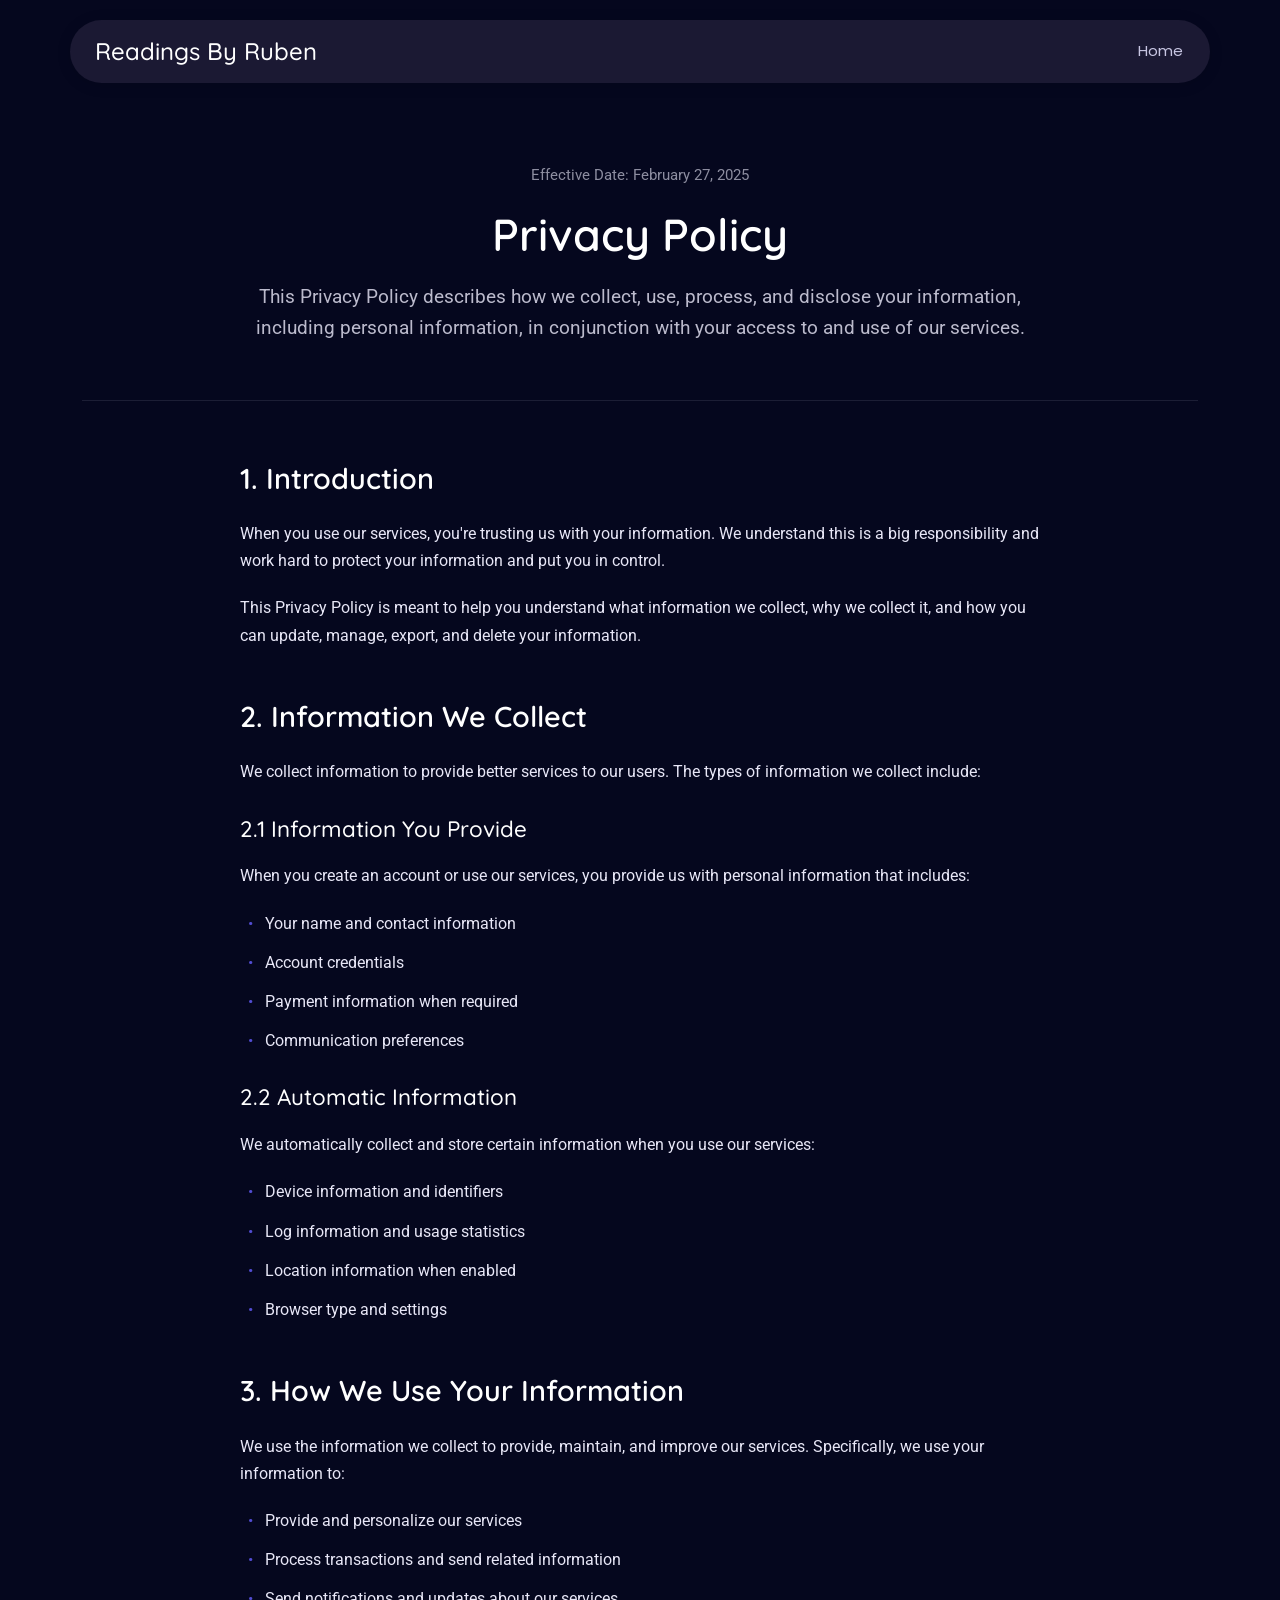
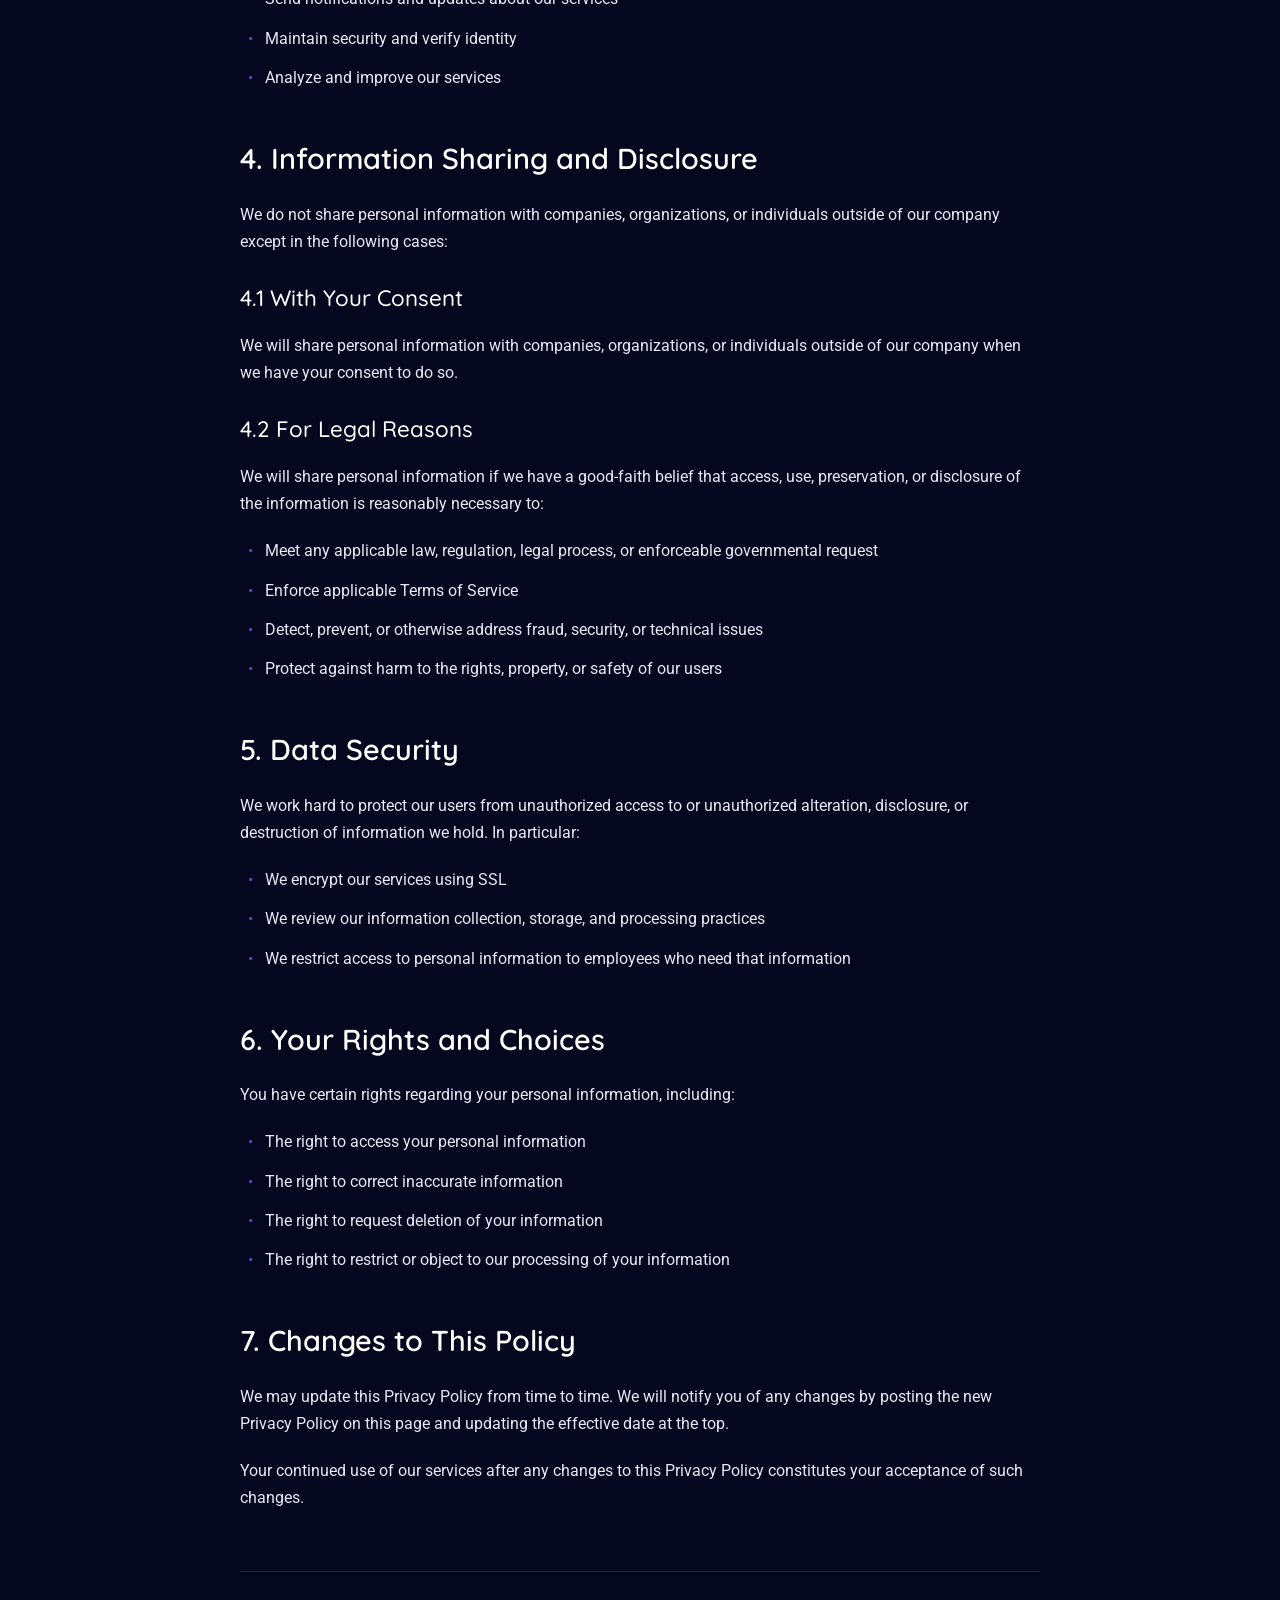
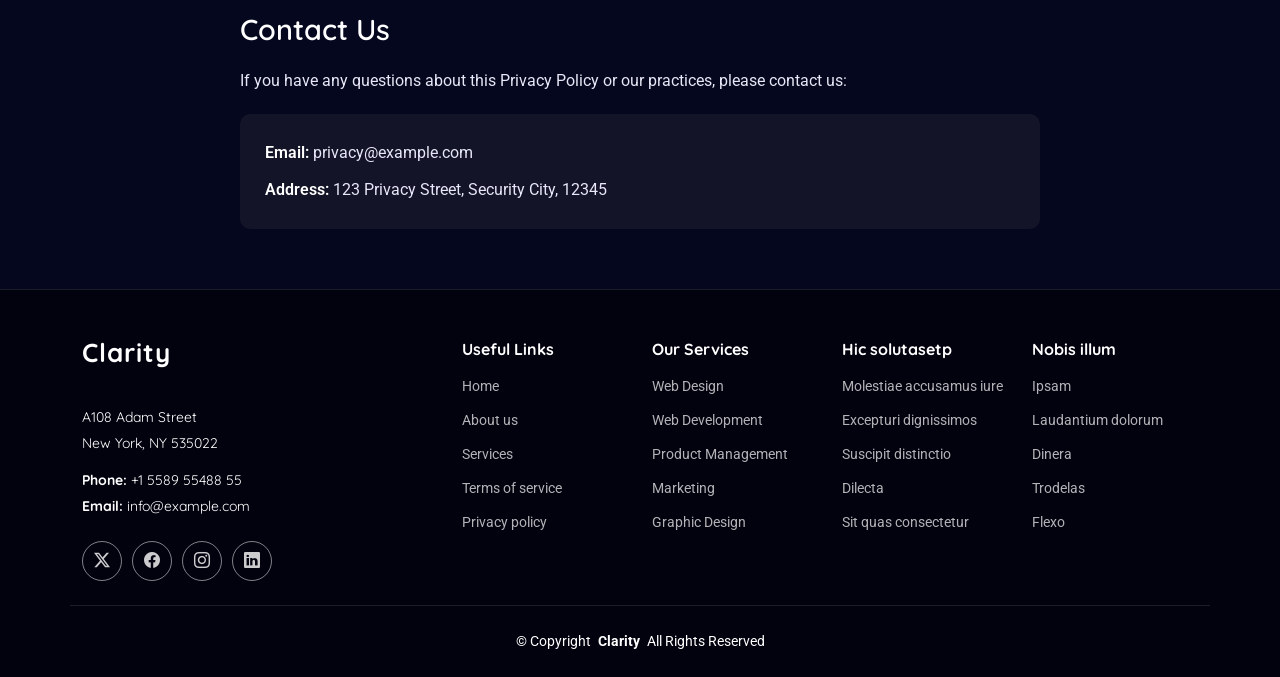
==== commit ba2354a7: "Add files via upload" ====
--- a/privacy.html
+++ b/privacy.html
@@ -4,7 +4,7 @@
 <head>
   <meta charset="utf-8">
   <meta content="width=device-width, initial-scale=1.0" name="viewport">
-  <title>Privacy - Clarity Bootstrap Template</title>
+  <title>Privacy Policy - Readings By Ruben</title>
   <meta name="description" content="">
   <meta name="keywords" content="">
 
@@ -44,39 +44,17 @@
       <a href="index.html" class="logo d-flex align-items-center me-auto me-xl-0">
         <!-- Uncomment the line below if you also wish to use an image logo -->
         <!-- <img src="assets/img/logo.webp" alt=""> -->
-        <h1 class="sitename">Clarity</h1>
+        <h1 class="sitename">Readings By Ruben</h1>
       </a>
 
       <nav id="navmenu" class="navmenu">
         <ul>
           <li><a href="#hero">Home</a></li>
-          <li><a href="#about">About</a></li>
-          <li><a href="#services">Services</a></li>
-          <li><a href="#portfolio">Portfolio</a></li>
-          <li><a href="#team">Team</a></li>
-          <li class="dropdown"><a href="#"><span>Dropdown</span> <i class="bi bi-chevron-down toggle-dropdown"></i></a>
-            <ul>
-              <li><a href="#">Dropdown 1</a></li>
-              <li class="dropdown"><a href="#"><span>Deep Dropdown</span> <i class="bi bi-chevron-down toggle-dropdown"></i></a>
-                <ul>
-                  <li><a href="#">Deep Dropdown 1</a></li>
-                  <li><a href="#">Deep Dropdown 2</a></li>
-                  <li><a href="#">Deep Dropdown 3</a></li>
-                  <li><a href="#">Deep Dropdown 4</a></li>
-                  <li><a href="#">Deep Dropdown 5</a></li>
-                </ul>
-              </li>
-              <li><a href="#">Dropdown 2</a></li>
-              <li><a href="#">Dropdown 3</a></li>
-              <li><a href="#">Dropdown 4</a></li>
-            </ul>
-          </li>
-          <li><a href="#contact">Contact</a></li>
         </ul>
         <i class="mobile-nav-toggle d-xl-none bi bi-list"></i>
       </nav>
 
-      <a class="btn-getstarted" href="#about">Get Started</a>
+      
 
     </div>
   </header>
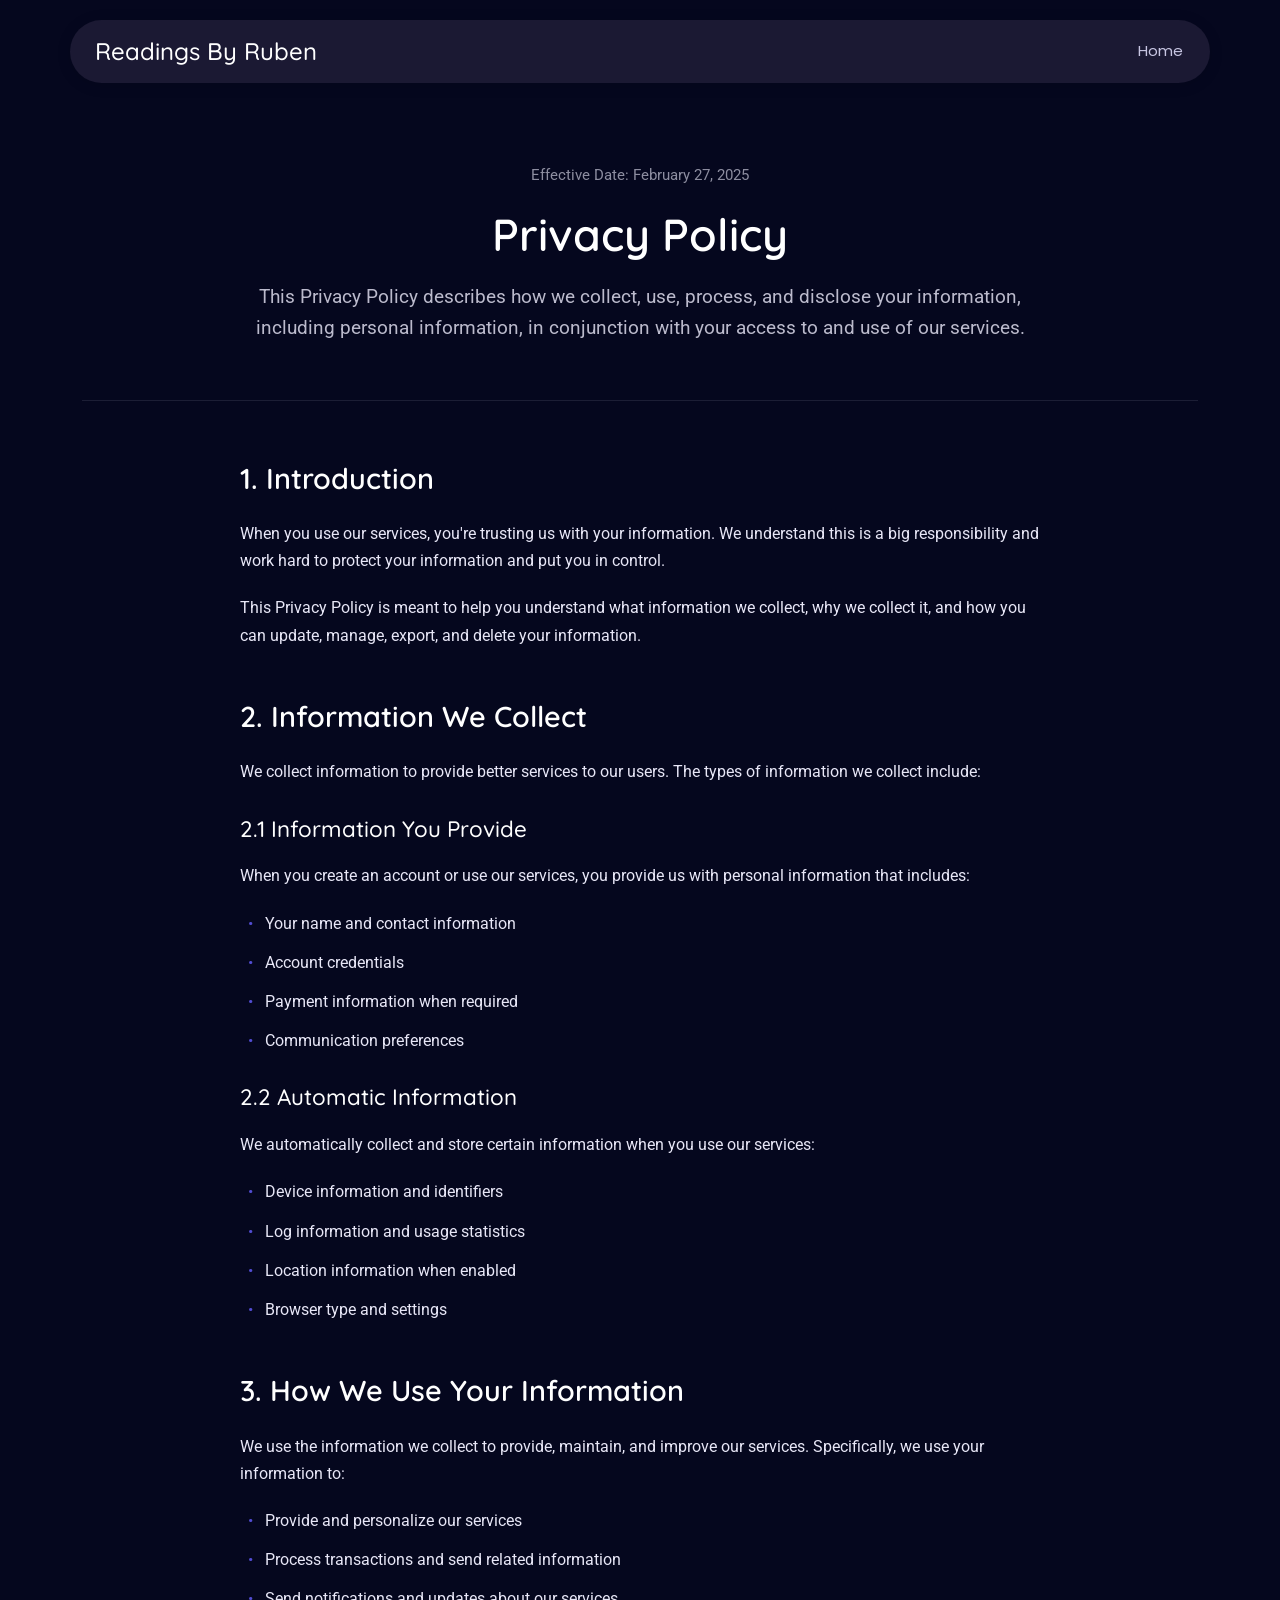
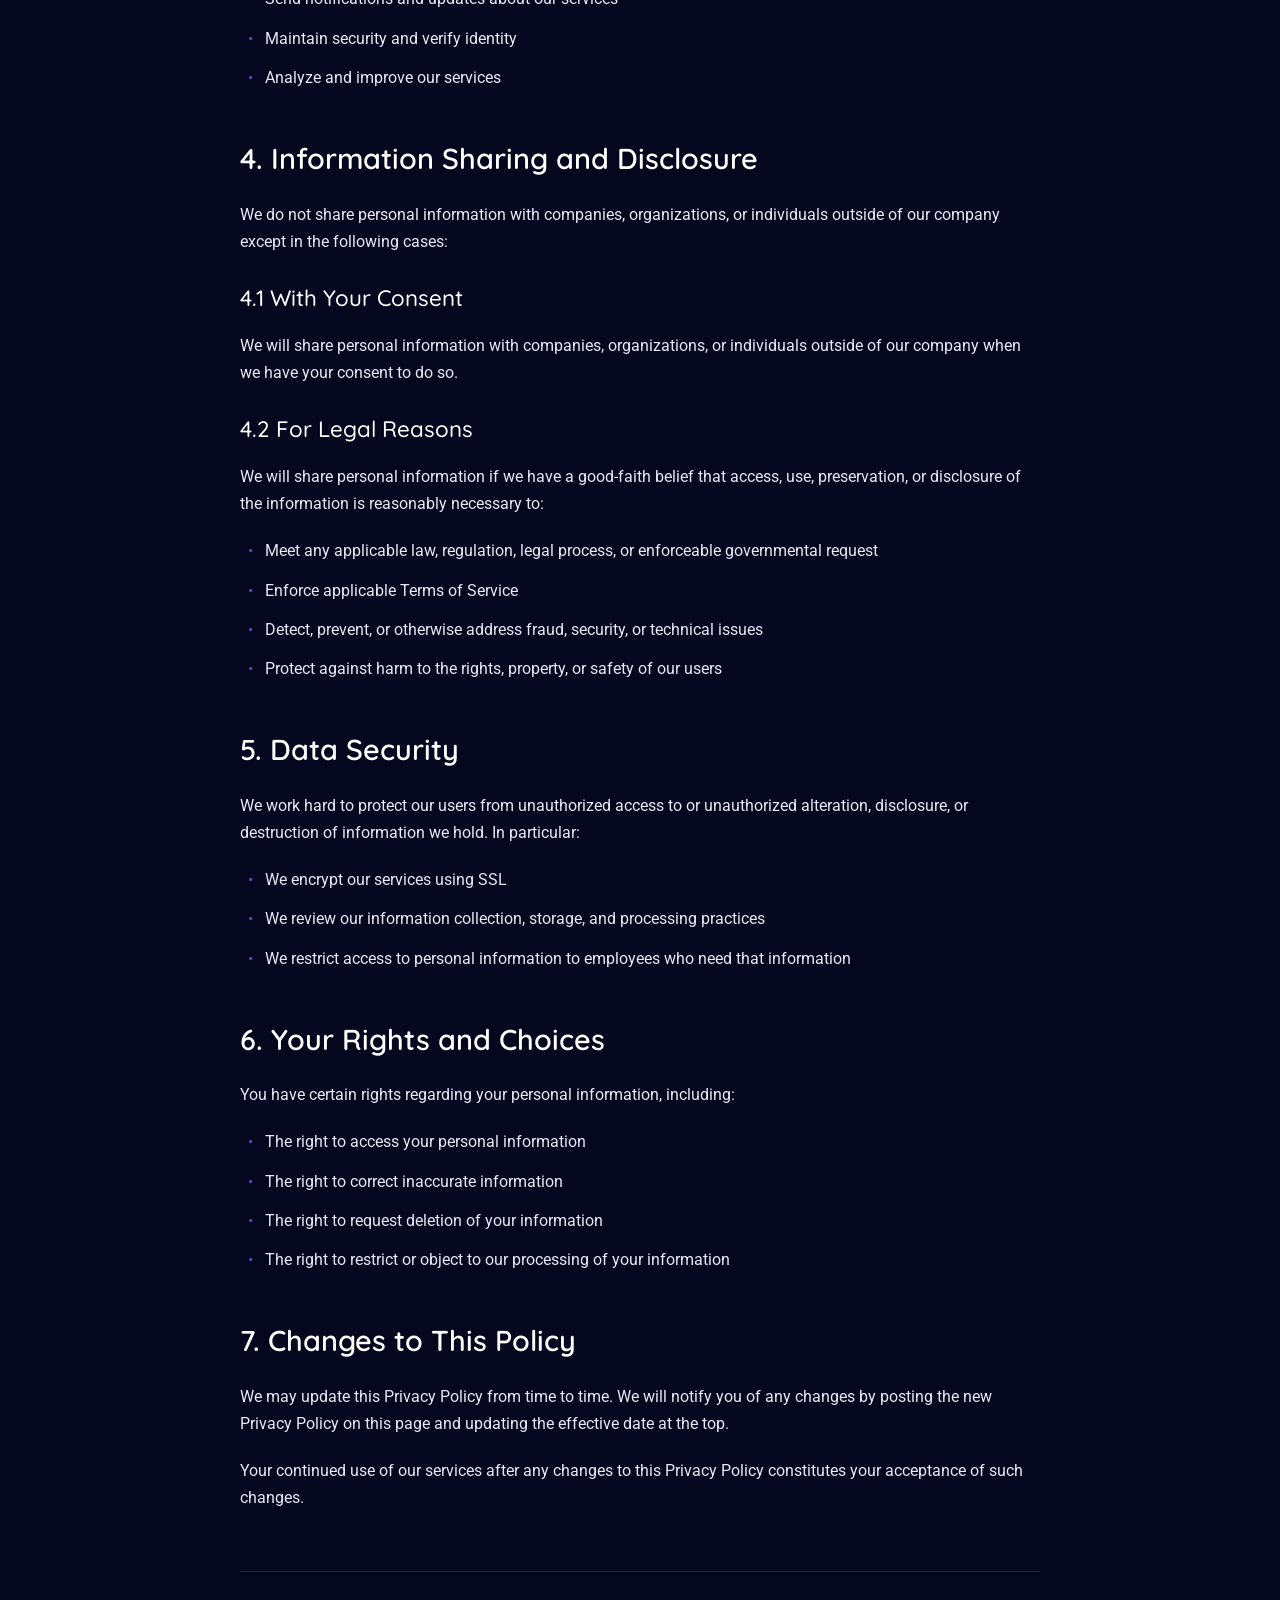
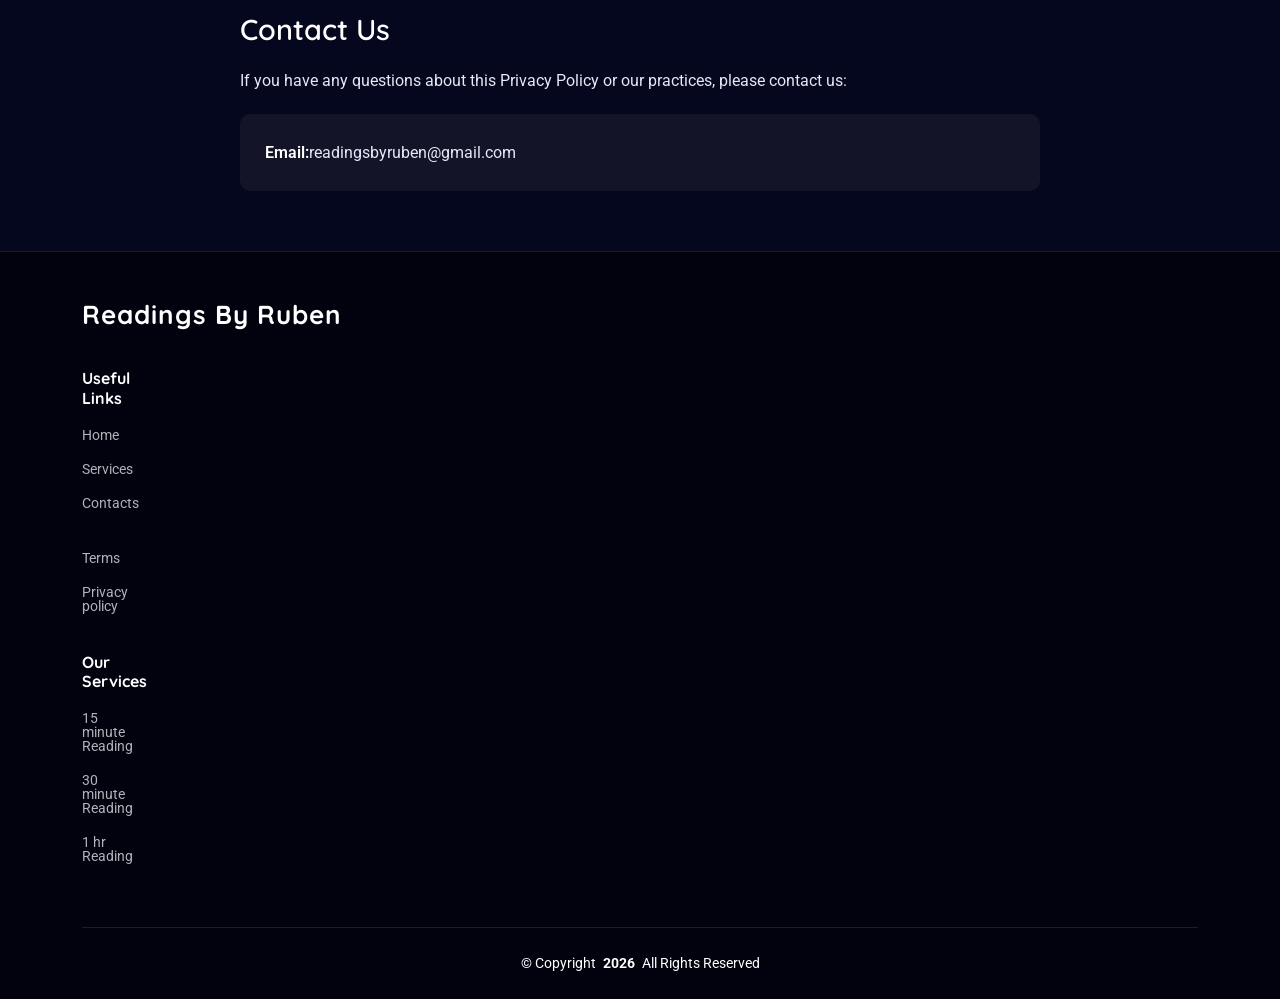
==== commit 5a88ff80: "terms and privacy policy updated" ====
--- a/privacy.html
+++ b/privacy.html
@@ -174,8 +174,8 @@
           <h2>Contact Us</h2>
           <p>If you have any questions about this Privacy Policy or our practices, please contact us:</p>
           <div class="contact-details">
-            <p><strong>Email:</strong> privacy@example.com</p>
-            <p><strong>Address:</strong> 123 Privacy Street, Security City, 12345</p>
+            <p><strong>Email:</strong>readingsbyruben@gmail.com</p>
+  
           </div>
         </div>
 
@@ -191,29 +191,19 @@
       <div class="row gy-4">
         <div class="col-lg-4 col-md-6 footer-about">
           <a href="index.html" class="logo d-flex align-items-center">
-            <span class="sitename">Clarity</span>
+            <span class="sitename">Readings By Ruben</span>
           </a>
           <div class="footer-contact pt-3">
-            <p>A108 Adam Street</p>
-            <p>New York, NY 535022</p>
-            <p class="mt-3"><strong>Phone:</strong> <span>+1 5589 55488 55</span></p>
-            <p><strong>Email:</strong> <span>info@example.com</span></p>
-          </div>
-          <div class="social-links d-flex mt-4">
-            <a href=""><i class="bi bi-twitter-x"></i></a>
-            <a href=""><i class="bi bi-facebook"></i></a>
-            <a href=""><i class="bi bi-instagram"></i></a>
-            <a href=""><i class="bi bi-linkedin"></i></a>
-          </div>
+         
         </div>
 
         <div class="col-lg-2 col-md-3 footer-links">
           <h4>Useful Links</h4>
           <ul>
             <li><a href="#">Home</a></li>
-            <li><a href="#">About us</a></li>
             <li><a href="#">Services</a></li>
-            <li><a href="#">Terms of service</a></li>
+            <li><a href="#">Contacts<a></li>
+            <li><a href="#">Terms</a></li>
             <li><a href="#">Privacy policy</a></li>
           </ul>
         </div>
@@ -221,41 +211,19 @@
         <div class="col-lg-2 col-md-3 footer-links">
           <h4>Our Services</h4>
           <ul>
-            <li><a href="#">Web Design</a></li>
-            <li><a href="#">Web Development</a></li>
-            <li><a href="#">Product Management</a></li>
-            <li><a href="#">Marketing</a></li>
-            <li><a href="#">Graphic Design</a></li>
+            <li><a href="#">15 minute Reading</a></li>
+            <li><a href="#">30 minute Reading</a></li>
+            <li><a href="#">1 hr Reading</a></li>
+           
           </ul>
         </div>
 
-        <div class="col-lg-2 col-md-3 footer-links">
-          <h4>Hic solutasetp</h4>
-          <ul>
-            <li><a href="#">Molestiae accusamus iure</a></li>
-            <li><a href="#">Excepturi dignissimos</a></li>
-            <li><a href="#">Suscipit distinctio</a></li>
-            <li><a href="#">Dilecta</a></li>
-            <li><a href="#">Sit quas consectetur</a></li>
-          </ul>
-        </div>
-
-        <div class="col-lg-2 col-md-3 footer-links">
-          <h4>Nobis illum</h4>
-          <ul>
-            <li><a href="#">Ipsam</a></li>
-            <li><a href="#">Laudantium dolorum</a></li>
-            <li><a href="#">Dinera</a></li>
-            <li><a href="#">Trodelas</a></li>
-            <li><a href="#">Flexo</a></li>
-          </ul>
-        </div>
-
+        
       </div>
     </div>
 
     <div class="container copyright text-center mt-4">
-      <p>© <span>Copyright</span> <strong class="px-1 sitename">Clarity</strong> <span>All Rights Reserved</span></p>
+      <p>© <span>Copyright</span> <strong class="px-1 sitename">2026</strong> <span>All Rights Reserved</span></p>
     </div>
 
   </footer>
